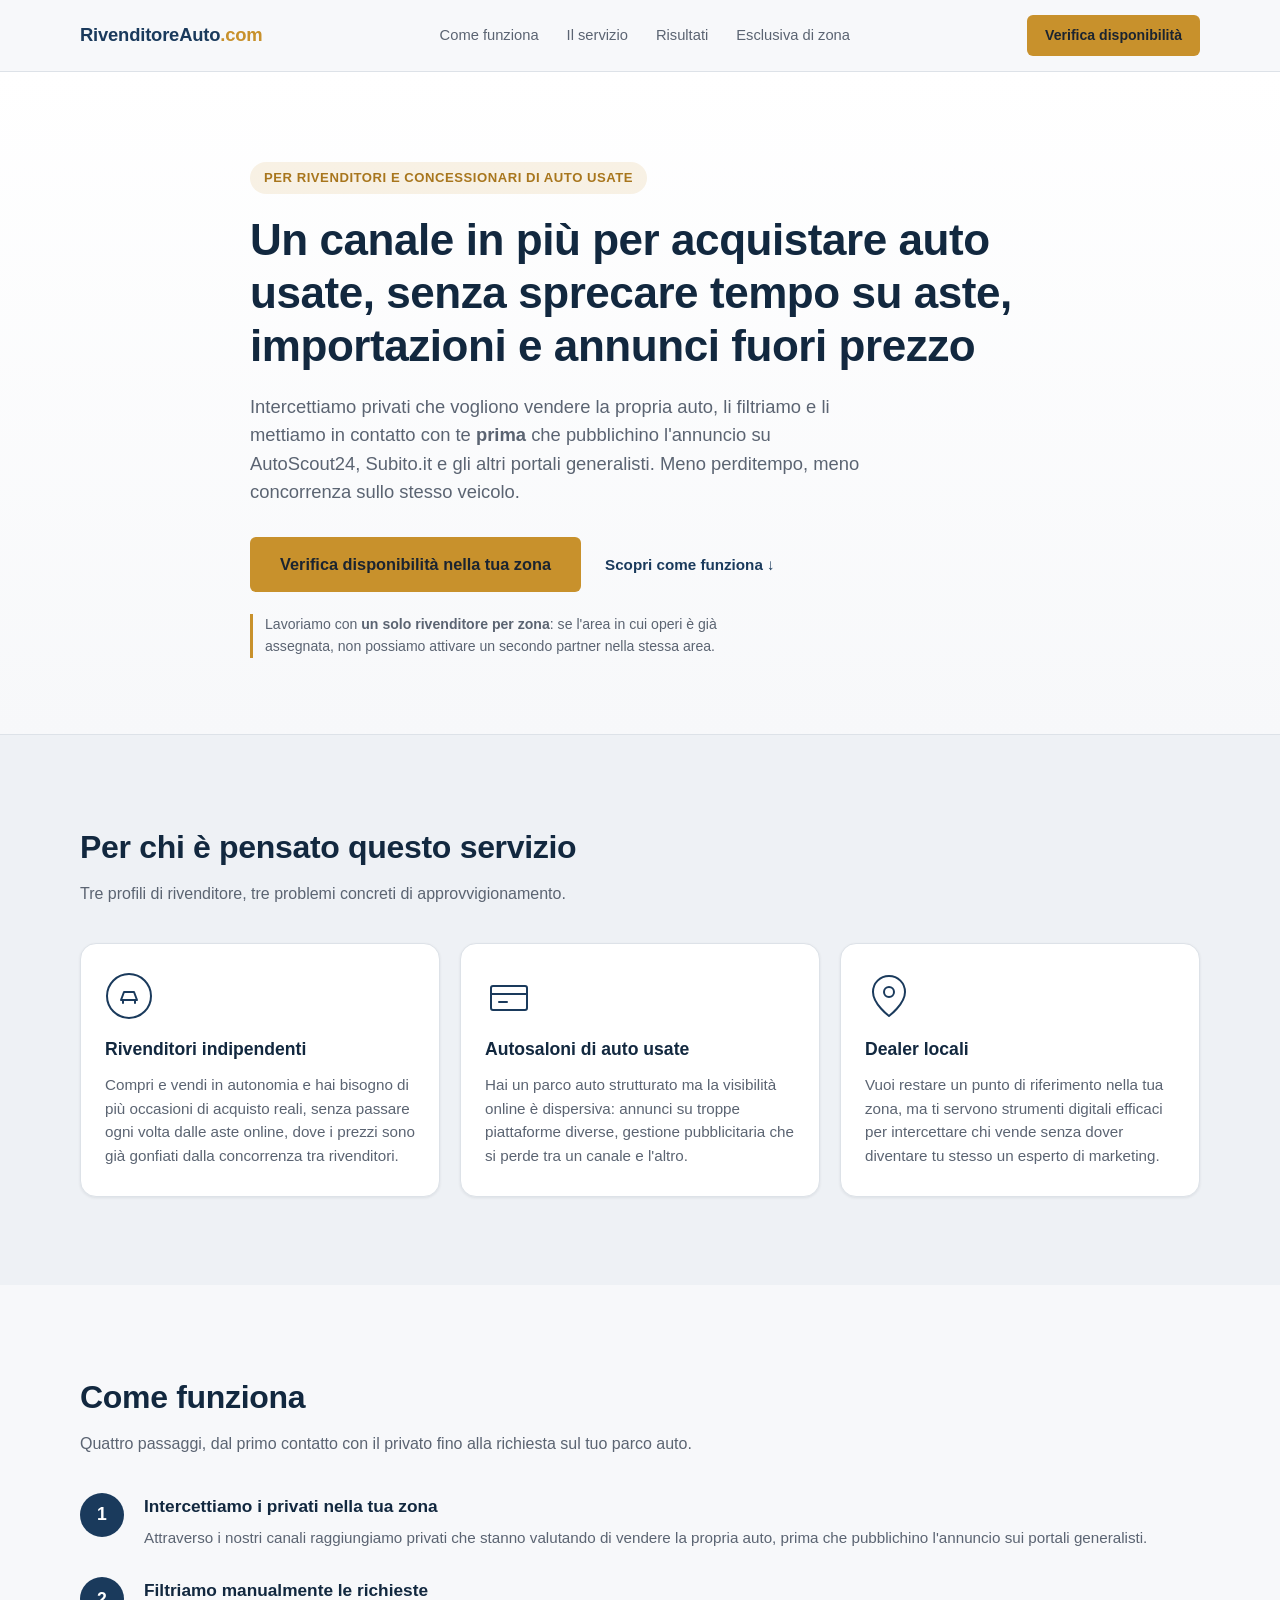
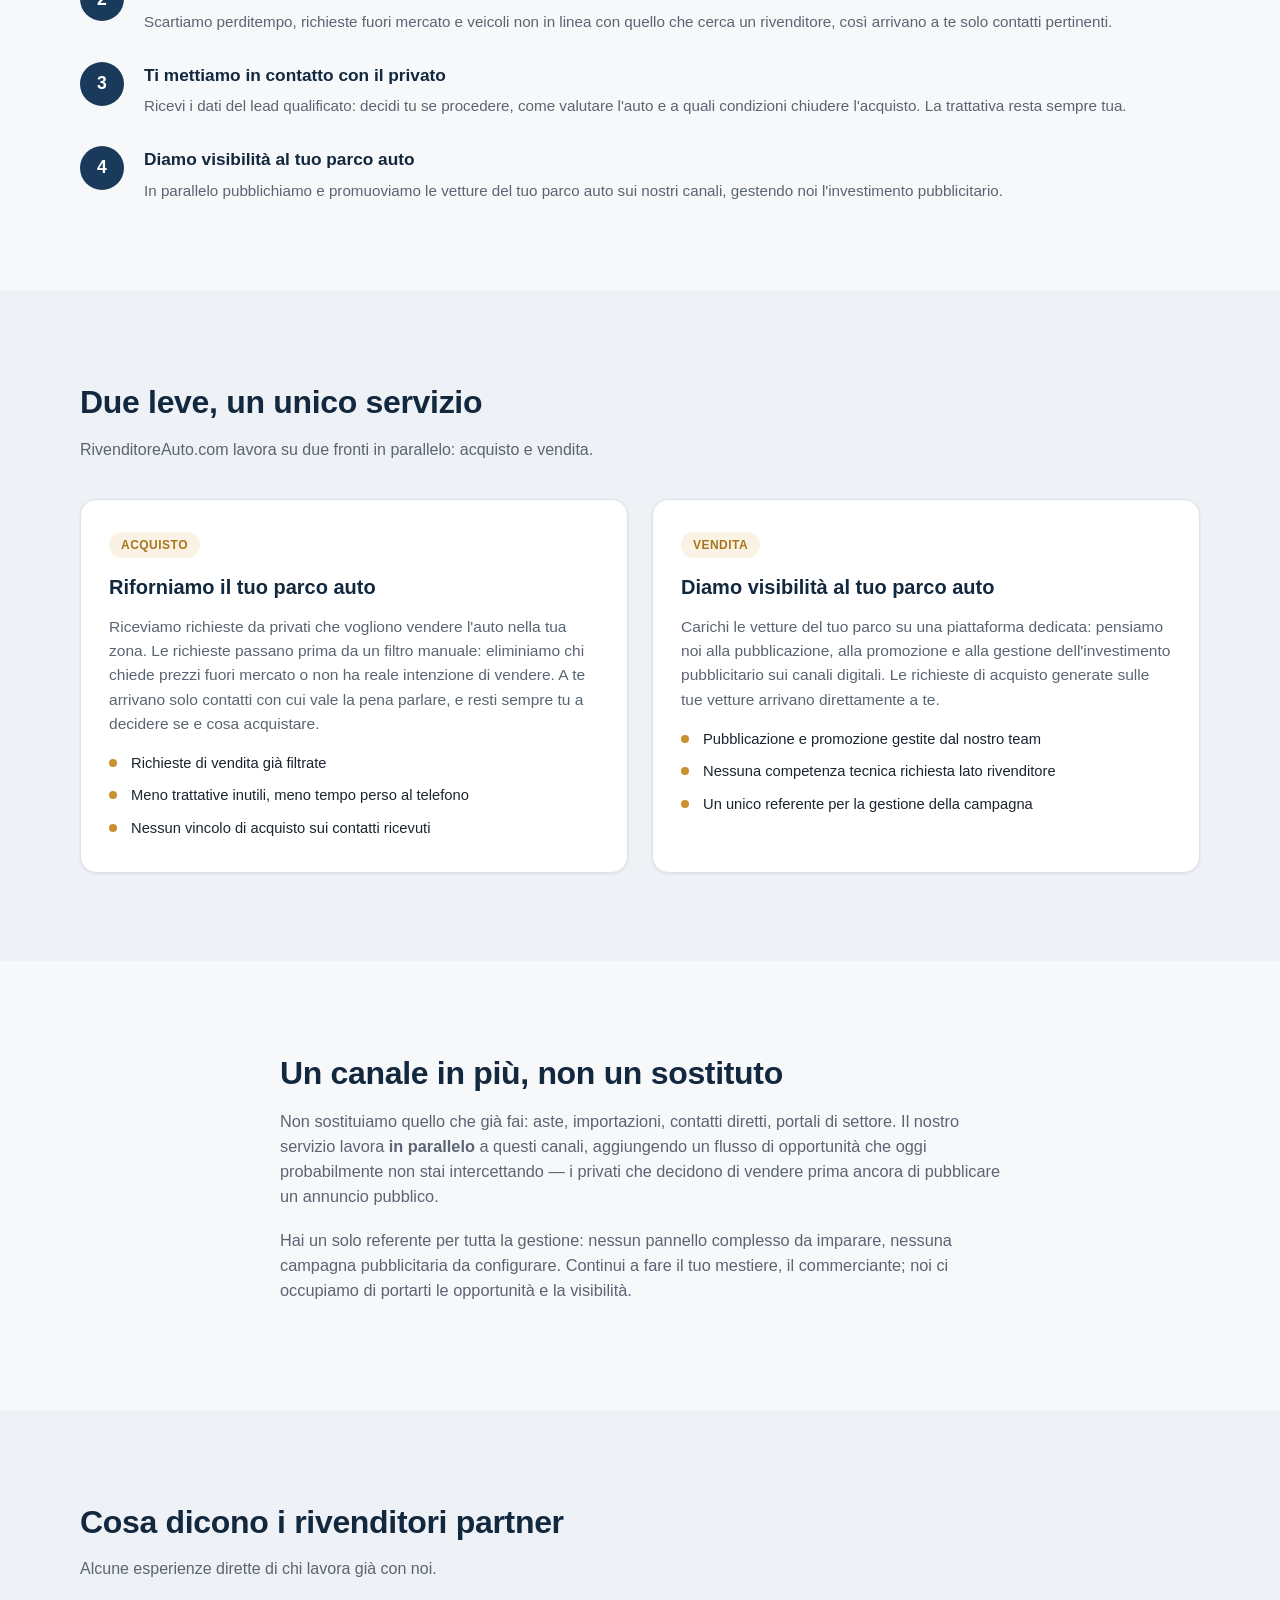
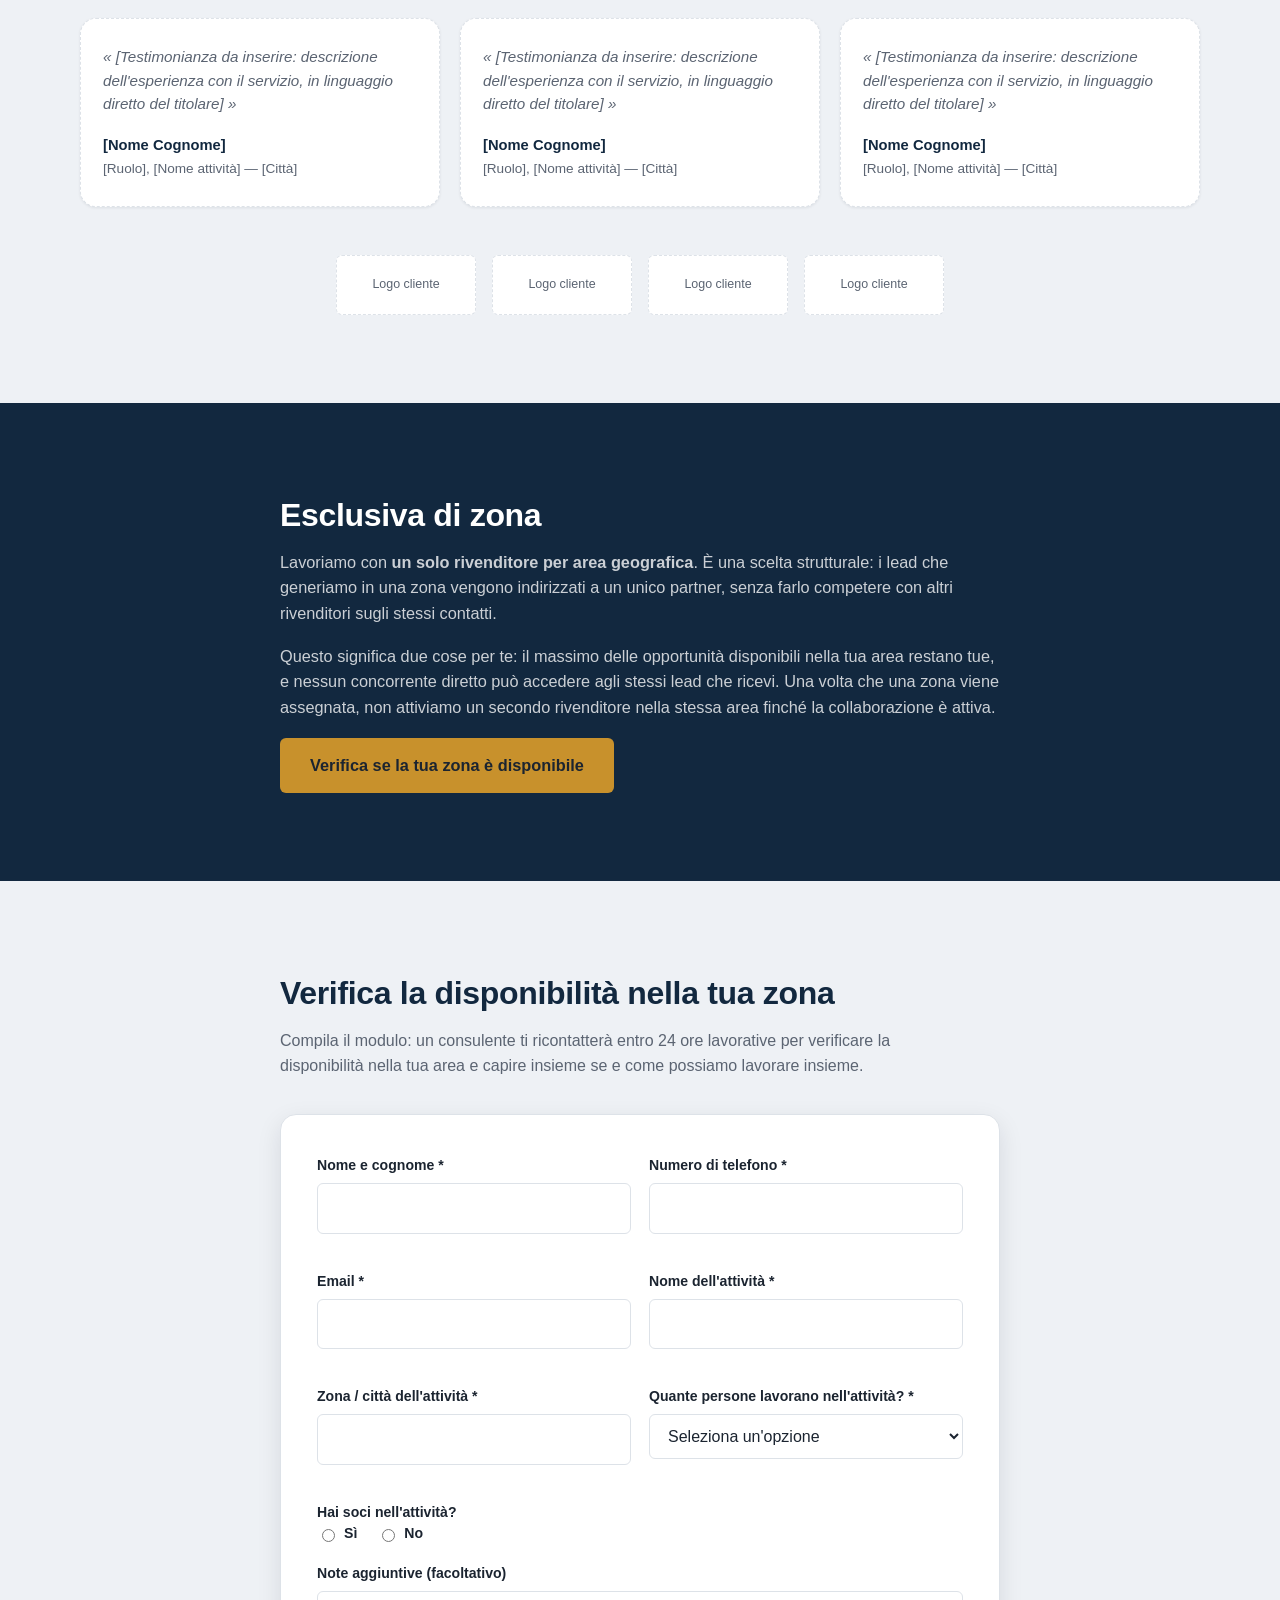
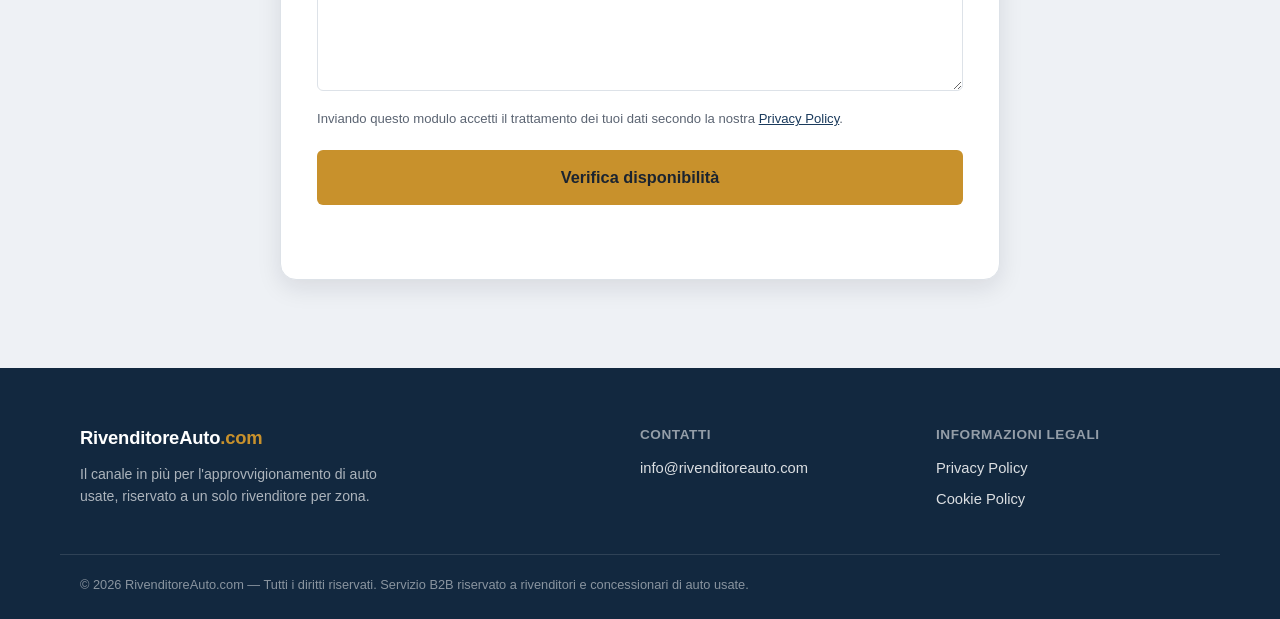
==== index.html @ 841fa679 "Prima versione" ====
<!DOCTYPE html>
<html lang="it">
<head>
  <meta charset="UTF-8">
  <meta name="viewport" content="width=device-width, initial-scale=1.0">
  <title>RivenditoreAuto.com — Un canale in più per acquistare auto usate da privati</title>
  <meta name="description" content="RivenditoreAuto.com intercetta privati che vogliono vendere la propria auto, li filtra e li porta ai rivenditori partner in esclusiva di zona. Verifica la disponibilità nella tua area.">
  <meta name="robots" content="index, follow">

  <!-- Open Graph -->
  <meta property="og:type" content="website">
  <meta property="og:title" content="RivenditoreAuto.com — Un canale in più per acquistare auto usate">
  <meta property="og:description" content="Lead qualificati da privati che vogliono vendere l'auto, prima che arrivino sui portali generalisti. Servizio in esclusiva di zona per rivenditori e concessionari.">
  <meta property="og:locale" content="it_IT">

  <link rel="icon" href="assets/icons/favicon.svg" type="image/svg+xml">
  <link rel="stylesheet" href="css/style.css">

  <!-- ============================================================
       TRACKING PLACEHOLDER
       Inserire qui gli snippet reali di Google Tag Manager e/o
       Meta Pixel quando saranno disponibili gli ID definitivi.

       Esempio GTM (head):
       <script>(function(w,d,s,l,i){...})(window,document,'script','dataLayer','GTM-XXXXXXX');</script>

       Esempio Meta Pixel:
       <script>
         !function(f,b,e,v,n,t,s){...}(window, document,'script',
         'https://connect.facebook.net/en_US/fbevents.js');
         fbq('init', 'PIXEL_ID');
         fbq('track', 'PageView');
       </script>
  ============================================================ -->

</head>
<body>

  <!-- TRACKING PLACEHOLDER: GTM noscript va subito dopo l'apertura di <body>
  <noscript><iframe src="https://www.googletagmanager.com/ns.html?id=GTM-XXXXXXX"
  height="0" width="0" style="display:none;visibility:hidden"></iframe></noscript>
  -->

  <!-- ============ HEADER ============ -->
  <header class="site-header" id="site-header">
    <div class="container header-inner">
      <a href="#top" class="logo">RivenditoreAuto<span class="logo-dot">.com</span></a>
      <nav class="main-nav" aria-label="Navigazione principale">
        <a href="#come-funziona">Come funziona</a>
        <a href="#servizio">Il servizio</a>
        <a href="#testimonianze">Risultati</a>
        <a href="#zona">Esclusiva di zona</a>
      </nav>
      <a href="#form" class="btn btn-primary btn-header">Verifica disponibilità</a>
    </div>
  </header>

  <main id="top">

    <!-- ============ HERO ============ -->
    <section class="hero">
      <div class="container hero-inner">
        <p class="eyebrow fade-in">Per rivenditori e concessionari di auto usate</p>
        <h1 class="fade-in">Un canale in più per acquistare auto usate, senza sprecare tempo su aste, importazioni e annunci fuori prezzo</h1>
        <p class="hero-sub fade-in">
          Intercettiamo privati che vogliono vendere la propria auto, li filtriamo e li mettiamo in
          contatto con te <strong>prima</strong> che pubblichino l'annuncio su AutoScout24, Subito.it
          e gli altri portali generalisti. Meno perditempo, meno concorrenza sullo stesso veicolo.
        </p>
        <div class="hero-cta fade-in">
          <a href="#form" class="btn btn-primary btn-lg">Verifica disponibilità nella tua zona</a>
          <a href="#come-funziona" class="btn btn-text">Scopri come funziona ↓</a>
        </div>
        <p class="hero-note fade-in">
          Lavoriamo con <strong>un solo rivenditore per zona</strong>: se l'area in cui operi è già
          assegnata, non possiamo attivare un secondo partner nella stessa area.
        </p>
      </div>
    </section>

    <!-- ============ PER CHI È ============ -->
    <section class="section section-alt" id="per-chi">
      <div class="container">
        <h2 class="section-title fade-in">Per chi è pensato questo servizio</h2>
        <p class="section-sub fade-in">Tre profili di rivenditore, tre problemi concreti di approvvigionamento.</p>

        <div class="card-grid">
          <article class="card fade-in">
            <div class="card-icon" aria-hidden="true">
              <svg viewBox="0 0 48 48" fill="none" xmlns="http://www.w3.org/2000/svg"><circle cx="24" cy="24" r="22" stroke="currentColor" stroke-width="2"/><path d="M16 28l3-8h10l3 8M16 28h16M18 28v3M30 28v3" stroke="currentColor" stroke-width="2" stroke-linecap="round" stroke-linejoin="round"/></svg>
            </div>
            <h3>Rivenditori indipendenti</h3>
            <p>Compri e vendi in autonomia e hai bisogno di più occasioni di acquisto reali, senza
            passare ogni volta dalle aste online, dove i prezzi sono già gonfiati dalla concorrenza
            tra rivenditori.</p>
          </article>

          <article class="card fade-in">
            <div class="card-icon" aria-hidden="true">
              <svg viewBox="0 0 48 48" fill="none" xmlns="http://www.w3.org/2000/svg"><rect x="6" y="14" width="36" height="24" rx="2" stroke="currentColor" stroke-width="2"/><path d="M6 22h36M14 30h8" stroke="currentColor" stroke-width="2" stroke-linecap="round"/></svg>
            </div>
            <h3>Autosaloni di auto usate</h3>
            <p>Hai un parco auto strutturato ma la visibilità online è dispersiva: annunci su troppe
            piattaforme diverse, gestione pubblicitaria che si perde tra un canale e l'altro.</p>
          </article>

          <article class="card fade-in">
            <div class="card-icon" aria-hidden="true">
              <svg viewBox="0 0 48 48" fill="none" xmlns="http://www.w3.org/2000/svg"><path d="M24 4C15 4 8 11 8 20c0 12 16 24 16 24s16-12 16-24c0-9-7-16-16-16z" stroke="currentColor" stroke-width="2" stroke-linejoin="round"/><circle cx="24" cy="20" r="5" stroke="currentColor" stroke-width="2"/></svg>
            </div>
            <h3>Dealer locali</h3>
            <p>Vuoi restare un punto di riferimento nella tua zona, ma ti servono strumenti digitali
            efficaci per intercettare chi vende senza dover diventare tu stesso un esperto di marketing.</p>
          </article>
        </div>
      </div>
    </section>

    <!-- ============ COME FUNZIONA ============ -->
    <section class="section" id="come-funziona">
      <div class="container">
        <h2 class="section-title fade-in">Come funziona</h2>
        <p class="section-sub fade-in">Quattro passaggi, dal primo contatto con il privato fino alla richiesta sul tuo parco auto.</p>

        <ol class="steps">
          <li class="step fade-in">
            <span class="step-number">1</span>
            <div class="step-body">
              <h3>Intercettiamo i privati nella tua zona</h3>
              <p>Attraverso i nostri canali raggiungiamo privati che stanno valutando di vendere la
              propria auto, prima che pubblichino l'annuncio sui portali generalisti.</p>
            </div>
          </li>
          <li class="step fade-in">
            <span class="step-number">2</span>
            <div class="step-body">
              <h3>Filtriamo manualmente le richieste</h3>
              <p>Scartiamo perditempo, richieste fuori mercato e veicoli non in linea con quello che
              cerca un rivenditore, così arrivano a te solo contatti pertinenti.</p>
            </div>
          </li>
          <li class="step fade-in">
            <span class="step-number">3</span>
            <div class="step-body">
              <h3>Ti mettiamo in contatto con il privato</h3>
              <p>Ricevi i dati del lead qualificato: decidi tu se procedere, come valutare l'auto e a
              quali condizioni chiudere l'acquisto. La trattativa resta sempre tua.</p>
            </div>
          </li>
          <li class="step fade-in">
            <span class="step-number">4</span>
            <div class="step-body">
              <h3>Diamo visibilità al tuo parco auto</h3>
              <p>In parallelo pubblichiamo e promuoviamo le vetture del tuo parco auto sui nostri
              canali, gestendo noi l'investimento pubblicitario.</p>
            </div>
          </li>
        </ol>
      </div>
    </section>

    <!-- ============ IL SERVIZIO: DUE LEVE ============ -->
    <section class="section section-alt" id="servizio">
      <div class="container">
        <h2 class="section-title fade-in">Due leve, un unico servizio</h2>
        <p class="section-sub fade-in">RivenditoreAuto.com lavora su due fronti in parallelo: acquisto e vendita.</p>

        <div class="leva-grid">
          <article class="leva fade-in">
            <span class="leva-tag">Acquisto</span>
            <h3>Riforniamo il tuo parco auto</h3>
            <p>Riceviamo richieste da privati che vogliono vendere l'auto nella tua zona. Le richieste
            passano prima da un filtro manuale: eliminiamo chi chiede prezzi fuori mercato o non ha
            reale intenzione di vendere. A te arrivano solo contatti con cui vale la pena parlare,
            e resti sempre tu a decidere se e cosa acquistare.</p>
            <ul class="leva-list">
              <li>Richieste di vendita già filtrate</li>
              <li>Meno trattative inutili, meno tempo perso al telefono</li>
              <li>Nessun vincolo di acquisto sui contatti ricevuti</li>
            </ul>
          </article>

          <article class="leva fade-in">
            <span class="leva-tag">Vendita</span>
            <h3>Diamo visibilità al tuo parco auto</h3>
            <p>Carichi le vetture del tuo parco su una piattaforma dedicata: pensiamo noi alla
            pubblicazione, alla promozione e alla gestione dell'investimento pubblicitario sui
            canali digitali. Le richieste di acquisto generate sulle tue vetture arrivano
            direttamente a te.</p>
            <ul class="leva-list">
              <li>Pubblicazione e promozione gestite dal nostro team</li>
              <li>Nessuna competenza tecnica richiesta lato rivenditore</li>
              <li>Un unico referente per la gestione della campagna</li>
            </ul>
          </article>
        </div>
      </div>
    </section>

    <!-- ============ POSIZIONAMENTO: CANALE IN PIÙ ============ -->
    <section class="section" id="canale">
      <div class="container container-narrow">
        <h2 class="section-title fade-in">Un canale in più, non un sostituto</h2>
        <p class="section-text fade-in">
          Non sostituiamo quello che già fai: aste, importazioni, contatti diretti, portali di
          settore. Il nostro servizio lavora <strong>in parallelo</strong> a questi canali, aggiungendo
          un flusso di opportunità che oggi probabilmente non stai intercettando &mdash; i privati che
          decidono di vendere prima ancora di pubblicare un annuncio pubblico.
        </p>
        <p class="section-text fade-in">
          Hai un solo referente per tutta la gestione: nessun pannello complesso da imparare, nessuna
          campagna pubblicitaria da configurare. Continui a fare il tuo mestiere, il commerciante;
          noi ci occupiamo di portarti le opportunità e la visibilità.
        </p>
      </div>
    </section>

    <!-- ============ TESTIMONIANZE ============ -->
    <section class="section section-alt" id="testimonianze">
      <div class="container">
        <h2 class="section-title fade-in">Cosa dicono i rivenditori partner</h2>
        <p class="section-sub fade-in">Alcune esperienze dirette di chi lavora già con noi.</p>

        <div class="testimonial-grid">
          <!-- TESTIMONIANZA REALE DA INSERIRE: nome, attività, città, risultato -->
          <article class="testimonial fade-in">
            <p class="testimonial-quote">&laquo; [Testimonianza da inserire: descrizione dell'esperienza con il servizio, in linguaggio diretto del titolare] &raquo;</p>
            <footer class="testimonial-author">
              <span class="author-name">[Nome Cognome]</span>
              <span class="author-role">[Ruolo], [Nome attività] &mdash; [Città]</span>
            </footer>
          </article>

          <!-- TESTIMONIANZA REALE DA INSERIRE: nome, attività, città, risultato -->
          <article class="testimonial fade-in">
            <p class="testimonial-quote">&laquo; [Testimonianza da inserire: descrizione dell'esperienza con il servizio, in linguaggio diretto del titolare] &raquo;</p>
            <footer class="testimonial-author">
              <span class="author-name">[Nome Cognome]</span>
              <span class="author-role">[Ruolo], [Nome attività] &mdash; [Città]</span>
            </footer>
          </article>

          <!-- TESTIMONIANZA REALE DA INSERIRE: nome, attività, città, risultato -->
          <article class="testimonial fade-in">
            <p class="testimonial-quote">&laquo; [Testimonianza da inserire: descrizione dell'esperienza con il servizio, in linguaggio diretto del titolare] &raquo;</p>
            <footer class="testimonial-author">
              <span class="author-name">[Nome Cognome]</span>
              <span class="author-role">[Ruolo], [Nome attività] &mdash; [Città]</span>
            </footer>
          </article>
        </div>

        <!-- Loghi clienti/partner: placeholder, sostituire con loghi reali quando disponibili -->
        <div class="logo-strip fade-in" aria-label="Loghi partner">
          <div class="logo-placeholder">Logo cliente</div>
          <div class="logo-placeholder">Logo cliente</div>
          <div class="logo-placeholder">Logo cliente</div>
          <div class="logo-placeholder">Logo cliente</div>
        </div>
      </div>
    </section>

    <!-- ============ ESCLUSIVA DI ZONA ============ -->
    <section class="section zona-section" id="zona">
      <div class="container container-narrow">
        <h2 class="section-title fade-in">Esclusiva di zona</h2>
        <p class="section-text fade-in">
          Lavoriamo con <strong>un solo rivenditore per area geografica</strong>. È una scelta
          strutturale: i lead che generiamo in una zona vengono indirizzati a un unico partner,
          senza farlo competere con altri rivenditori sugli stessi contatti.
        </p>
        <p class="section-text fade-in">
          Questo significa due cose per te: il massimo delle opportunità disponibili nella tua area
          restano tue, e nessun concorrente diretto può accedere agli stessi lead che ricevi. Una
          volta che una zona viene assegnata, non attiviamo un secondo rivenditore nella stessa area
          finché la collaborazione è attiva.
        </p>
        <a href="#form" class="btn btn-primary btn-lg fade-in">Verifica se la tua zona è disponibile</a>
      </div>
    </section>

    <!-- ============ FORM ============ -->
    <section class="section section-form" id="form">
      <div class="container container-narrow">
        <h2 class="section-title fade-in">Verifica la disponibilità nella tua zona</h2>
        <p class="section-sub fade-in">
          Compila il modulo: un consulente ti ricontatterà entro 24 ore lavorative per verificare la
          disponibilità nella tua area e capire insieme se e come possiamo lavorare insieme.
        </p>

        <form id="lead-form" class="lead-form fade-in" novalidate>
          <div class="form-row">
            <div class="form-field">
              <label for="fullname">Nome e cognome *</label>
              <input type="text" id="fullname" name="fullname" autocomplete="name" required>
              <span class="field-error" id="error-fullname"></span>
            </div>
            <div class="form-field">
              <label for="phone">Numero di telefono *</label>
              <input type="tel" id="phone" name="phone" autocomplete="tel" required>
              <span class="field-error" id="error-phone"></span>
            </div>
          </div>

          <div class="form-row">
            <div class="form-field">
              <label for="email">Email *</label>
              <input type="email" id="email" name="email" autocomplete="email" required>
              <span class="field-error" id="error-email"></span>
            </div>
            <div class="form-field">
              <label for="company">Nome dell'attività *</label>
              <input type="text" id="company" name="company" autocomplete="organization" required>
              <span class="field-error" id="error-company"></span>
            </div>
          </div>

          <div class="form-row">
            <div class="form-field">
              <label for="zone">Zona / città dell'attività *</label>
              <input type="text" id="zone" name="zone" required>
              <span class="field-error" id="error-zone"></span>
            </div>
            <div class="form-field">
              <label for="employees">Quante persone lavorano nell'attività? *</label>
              <select id="employees" name="employees" required>
                <option value="" disabled selected>Seleziona un'opzione</option>
                <option value="1">Solo io</option>
                <option value="2-5">2 - 5</option>
                <option value="6-15">6 - 15</option>
                <option value="15+">Più di 15</option>
              </select>
              <span class="field-error" id="error-employees"></span>
            </div>
          </div>

          <fieldset class="form-field form-field-radio">
            <legend>Hai soci nell'attività?</legend>
            <div class="radio-group">
              <label class="radio-label"><input type="radio" name="partners" value="si"> Sì</label>
              <label class="radio-label"><input type="radio" name="partners" value="no"> No</label>
            </div>
          </fieldset>

          <div class="form-field">
            <label for="notes">Note aggiuntive (facoltativo)</label>
            <textarea id="notes" name="notes" rows="3"></textarea>
          </div>

          <p class="form-privacy">
            Inviando questo modulo accetti il trattamento dei tuoi dati secondo la nostra
            <a href="privacy.html">Privacy Policy</a>.
          </p>

          <button type="submit" class="btn btn-primary btn-lg btn-submit">
            <span class="btn-label">Verifica disponibilità</span>
          </button>

          <p class="form-status" id="form-status" role="status" aria-live="polite"></p>
        </form>

        <!-- ============================================================
             INTEGRAZIONE INVIO FORM — PLACEHOLDER
             L'invio è attualmente gestito lato client in js/main.js con
             sola simulazione (nessun dato viene trasmesso a un server).
             Da collegare a un endpoint reale, es. Formspree, un backend
             proprietario o un servizio di email transazionale, non
             appena sarà definita l'integrazione definitiva.
        ============================================================ -->
      </div>
    </section>

  </main>

  <!-- ============ FOOTER ============ -->
  <footer class="site-footer">
    <div class="container footer-inner">
      <div class="footer-brand">
        <span class="logo">RivenditoreAuto<span class="logo-dot">.com</span></span>
        <p>Il canale in più per l'approvvigionamento di auto usate, riservato a un solo rivenditore per zona.</p>
      </div>
      <div class="footer-contacts">
        <h3>Contatti</h3>
        <p><a href="mailto:info@rivenditoreauto.com">info@rivenditoreauto.com</a></p>
        <!-- Numero di telefono da inserire quando disponibile -->
      </div>
      <div class="footer-links">
        <h3>Informazioni legali</h3>
        <p><a href="privacy.html">Privacy Policy</a></p>
        <p><a href="cookie.html">Cookie Policy</a></p>
      </div>
    </div>
    <div class="container footer-bottom">
      <p>&copy; <span id="year"></span> RivenditoreAuto.com &mdash; Tutti i diritti riservati. Servizio B2B riservato a rivenditori e concessionari di auto usate.</p>
    </div>
  </footer>

  <script src="js/main.js"></script>
</body>
</html>
---- css/style.css ----
/* ==========================================================================
   RivenditoreAuto.com — stylesheet
   Palette sobria settore automotive, mobile-first, no framework.
   ========================================================================== */

:root {
  --color-bg: #f7f8fa;
  --color-bg-alt: #eef1f5;
  --color-surface: #ffffff;
  --color-text: #1b2430;
  --color-text-muted: #5b6472;
  --color-border: #dde2e8;

  --color-primary: #1a3a5c;
  --color-primary-dark: #12283f;
  --color-accent: #c8912c;
  --color-accent-dark: #a8761d;

  --color-success-bg: #e9f5ee;
  --color-success-text: #1c6b45;
  --color-error: #b3382c;

  --font-base: -apple-system, BlinkMacSystemFont, "Segoe UI", Roboto, Helvetica, Arial, sans-serif;

  --radius-sm: 6px;
  --radius-md: 10px;
  --radius-lg: 16px;

  --shadow-sm: 0 1px 3px rgba(15, 23, 42, 0.08);
  --shadow-md: 0 8px 24px rgba(15, 23, 42, 0.10);

  --max-width: 1160px;
  --header-height: 72px;
}

/* ---------- Reset minimo ---------- */
*, *::before, *::after { box-sizing: border-box; }
html { scroll-behavior: smooth; }
body {
  margin: 0;
  font-family: var(--font-base);
  color: var(--color-text);
  background: var(--color-bg);
  line-height: 1.55;
  -webkit-font-smoothing: antialiased;
}
img { max-width: 100%; display: block; }
a { color: inherit; text-decoration: none; }
ul, ol { margin: 0; padding: 0; list-style: none; }
h1, h2, h3, p { margin: 0; }
button { font: inherit; cursor: pointer; }
input, select, textarea { font: inherit; }

/* Rispetta le preferenze utente per il movimento ridotto */
@media (prefers-reduced-motion: reduce) {
  html { scroll-behavior: auto; }
  .fade-in { transition: none !important; opacity: 1 !important; transform: none !important; }
}

.container {
  max-width: var(--max-width);
  margin: 0 auto;
  padding: 0 20px;
}
.container-narrow {
  max-width: 760px;
}

/* ---------- Fade-in on scroll ---------- */
.fade-in {
  opacity: 0;
  transform: translateY(16px);
  transition: opacity 0.6s ease, transform 0.6s ease;
}
.fade-in.is-visible {
  opacity: 1;
  transform: translateY(0);
}

/* ---------- Buttons ---------- */
.btn {
  display: inline-flex;
  align-items: center;
  justify-content: center;
  gap: 8px;
  padding: 12px 22px;
  border-radius: var(--radius-sm);
  font-weight: 600;
  font-size: 0.95rem;
  border: none;
  transition: background-color 0.2s ease, transform 0.15s ease, box-shadow 0.2s ease;
  white-space: nowrap;
}
.btn-primary {
  background: var(--color-accent);
  color: #1b2430;
}
.btn-primary:hover { background: var(--color-accent-dark); transform: translateY(-1px); }
.btn-lg { padding: 15px 30px; font-size: 1.02rem; }
.btn-header { padding: 10px 18px; font-size: 0.88rem; }
.btn-text {
  background: none;
  color: var(--color-primary);
  padding: 12px 4px;
  font-weight: 600;
}
.btn-text:hover { color: var(--color-accent-dark); }
.btn-submit { width: 100%; }
.btn-submit[disabled] { opacity: 0.65; cursor: not-allowed; }

/* ---------- Header ---------- */
.site-header {
  position: sticky;
  top: 0;
  z-index: 100;
  height: var(--header-height);
  background: rgba(247, 248, 250, 0.92);
  backdrop-filter: blur(8px);
  border-bottom: 1px solid var(--color-border);
}
.header-inner {
  height: 100%;
  display: flex;
  align-items: center;
  justify-content: space-between;
  gap: 16px;
}
.logo {
  font-size: 1.15rem;
  font-weight: 800;
  color: var(--color-primary);
  letter-spacing: -0.01em;
}
.logo-dot { color: var(--color-accent); }
.main-nav {
  display: none;
  gap: 28px;
}
.main-nav a {
  font-size: 0.92rem;
  font-weight: 500;
  color: var(--color-text-muted);
  transition: color 0.2s ease;
}
.main-nav a:hover { color: var(--color-primary); }

@media (min-width: 900px) {
  .main-nav { display: flex; }
}

/* ---------- Hero ---------- */
.hero {
  padding: 64px 0 56px;
  background: linear-gradient(180deg, #ffffff 0%, var(--color-bg) 100%);
  border-bottom: 1px solid var(--color-border);
}
.hero-inner {
  max-width: 820px;
}
.eyebrow {
  display: inline-block;
  font-size: 0.82rem;
  font-weight: 700;
  letter-spacing: 0.04em;
  text-transform: uppercase;
  color: var(--color-accent-dark);
  background: rgba(200, 145, 44, 0.12);
  padding: 6px 14px;
  border-radius: 999px;
  margin-bottom: 20px;
}
.hero h1 {
  font-size: 2rem;
  line-height: 1.2;
  font-weight: 800;
  color: var(--color-primary-dark);
  letter-spacing: -0.01em;
  margin-bottom: 20px;
}
.hero-sub {
  font-size: 1.05rem;
  color: var(--color-text-muted);
  max-width: 620px;
  margin-bottom: 30px;
}
.hero-cta {
  display: flex;
  flex-wrap: wrap;
  align-items: center;
  gap: 8px 20px;
  margin-bottom: 22px;
}
.hero-note {
  font-size: 0.88rem;
  color: var(--color-text-muted);
  border-left: 3px solid var(--color-accent);
  padding-left: 12px;
  max-width: 520px;
}

@media (min-width: 640px) {
  .hero { padding: 90px 0 76px; }
  .hero h1 { font-size: 2.75rem; }
  .hero-sub { font-size: 1.15rem; }
}

/* ---------- Sections ---------- */
.section { padding: 64px 0; }
.section-alt { background: var(--color-bg-alt); }
.section-title {
  font-size: 1.6rem;
  font-weight: 800;
  color: var(--color-primary-dark);
  letter-spacing: -0.01em;
  margin-bottom: 10px;
}
.section-sub {
  font-size: 1rem;
  color: var(--color-text-muted);
  max-width: 620px;
  margin-bottom: 36px;
}
.section-text {
  font-size: 1.02rem;
  color: var(--color-text-muted);
  margin-bottom: 18px;
}

@media (min-width: 640px) {
  .section { padding: 88px 0; }
  .section-title { font-size: 2rem; }
}

/* ---------- Card grid (per chi è) ---------- */
.card-grid {
  display: grid;
  gap: 20px;
  grid-template-columns: 1fr;
}
@media (min-width: 760px) {
  .card-grid { grid-template-columns: repeat(3, 1fr); }
}
.card {
  background: var(--color-surface);
  border: 1px solid var(--color-border);
  border-radius: var(--radius-lg);
  padding: 28px 24px;
  box-shadow: var(--shadow-sm);
}
.card-icon {
  width: 48px;
  height: 48px;
  color: var(--color-primary);
  margin-bottom: 16px;
}
.card h3 {
  font-size: 1.1rem;
  font-weight: 700;
  color: var(--color-primary-dark);
  margin-bottom: 10px;
}
.card p {
  font-size: 0.95rem;
  color: var(--color-text-muted);
}

/* ---------- Steps ---------- */
.steps {
  display: flex;
  flex-direction: column;
  gap: 28px;
  counter-reset: step;
}
.step {
  display: flex;
  gap: 20px;
  align-items: flex-start;
}
.step-number {
  flex-shrink: 0;
  width: 44px;
  height: 44px;
  border-radius: 50%;
  background: var(--color-primary);
  color: #fff;
  font-weight: 800;
  font-size: 1.1rem;
  display: flex;
  align-items: center;
  justify-content: center;
}
.step-body h3 {
  font-size: 1.08rem;
  font-weight: 700;
  color: var(--color-primary-dark);
  margin-bottom: 6px;
}
.step-body p {
  font-size: 0.95rem;
  color: var(--color-text-muted);
}

/* ---------- Leve (servizio) ---------- */
.leva-grid {
  display: grid;
  gap: 24px;
  grid-template-columns: 1fr;
}
@media (min-width: 760px) {
  .leva-grid { grid-template-columns: repeat(2, 1fr); }
}
.leva {
  background: var(--color-surface);
  border: 1px solid var(--color-border);
  border-radius: var(--radius-lg);
  padding: 32px 28px;
  box-shadow: var(--shadow-sm);
}
.leva-tag {
  display: inline-block;
  font-size: 0.75rem;
  font-weight: 700;
  text-transform: uppercase;
  letter-spacing: 0.04em;
  color: var(--color-accent-dark);
  background: rgba(200, 145, 44, 0.12);
  padding: 4px 12px;
  border-radius: 999px;
  margin-bottom: 14px;
}
.leva h3 {
  font-size: 1.25rem;
  font-weight: 800;
  color: var(--color-primary-dark);
  margin-bottom: 12px;
}
.leva p {
  font-size: 0.97rem;
  color: var(--color-text-muted);
  margin-bottom: 16px;
}
.leva-list {
  display: flex;
  flex-direction: column;
  gap: 10px;
}
.leva-list li {
  font-size: 0.92rem;
  color: var(--color-text);
  padding-left: 22px;
  position: relative;
}
.leva-list li::before {
  content: "";
  position: absolute;
  left: 0;
  top: 7px;
  width: 8px;
  height: 8px;
  border-radius: 50%;
  background: var(--color-accent);
}

/* ---------- Testimonianze ---------- */
.testimonial-grid {
  display: grid;
  gap: 20px;
  grid-template-columns: 1fr;
  margin-bottom: 48px;
}
@media (min-width: 760px) {
  .testimonial-grid { grid-template-columns: repeat(3, 1fr); }
}
.testimonial {
  background: var(--color-surface);
  border: 1px dashed var(--color-border);
  border-radius: var(--radius-lg);
  padding: 26px 22px;
  box-shadow: var(--shadow-sm);
}
.testimonial-quote {
  font-size: 0.95rem;
  color: var(--color-text-muted);
  font-style: italic;
  margin-bottom: 18px;
}
.testimonial-author {
  display: flex;
  flex-direction: column;
  gap: 2px;
}
.author-name { font-weight: 700; color: var(--color-primary-dark); font-size: 0.92rem; }
.author-role { font-size: 0.85rem; color: var(--color-text-muted); }

.logo-strip {
  display: flex;
  flex-wrap: wrap;
  gap: 16px;
  justify-content: center;
  align-items: center;
}
.logo-placeholder {
  width: 140px;
  height: 60px;
  display: flex;
  align-items: center;
  justify-content: center;
  border: 1px dashed var(--color-border);
  border-radius: var(--radius-sm);
  color: var(--color-text-muted);
  font-size: 0.78rem;
  background: var(--color-surface);
}

/* ---------- Esclusiva di zona ---------- */
.zona-section {
  background: var(--color-primary-dark);
  color: #fff;
}
.zona-section .section-title { color: #fff; }
.zona-section .section-text { color: rgba(255, 255, 255, 0.78); }

/* ---------- Form ---------- */
.section-form { background: var(--color-bg-alt); }
.lead-form {
  background: var(--color-surface);
  border: 1px solid var(--color-border);
  border-radius: var(--radius-lg);
  padding: 28px 22px;
  box-shadow: var(--shadow-md);
}
@media (min-width: 640px) {
  .lead-form { padding: 40px 36px; }
}
.form-row {
  display: grid;
  grid-template-columns: 1fr;
  gap: 18px;
  margin-bottom: 18px;
}
@media (min-width: 640px) {
  .form-row { grid-template-columns: 1fr 1fr; }
}
.form-field { display: flex; flex-direction: column; gap: 6px; margin-bottom: 18px; }
.form-row .form-field { margin-bottom: 0; }
.form-field label,
.form-field legend {
  font-size: 0.88rem;
  font-weight: 600;
  color: var(--color-text);
  padding: 0;
}
.form-field input,
.form-field select,
.form-field textarea {
  padding: 12px 14px;
  border: 1px solid var(--color-border);
  border-radius: var(--radius-sm);
  background: var(--color-surface);
  color: var(--color-text);
  transition: border-color 0.2s ease, box-shadow 0.2s ease;
}
.form-field input:focus,
.form-field select:focus,
.form-field textarea:focus {
  outline: none;
  border-color: var(--color-primary);
  box-shadow: 0 0 0 3px rgba(26, 58, 92, 0.14);
}
.form-field input.invalid,
.form-field select.invalid,
.form-field textarea.invalid {
  border-color: var(--color-error);
}
.field-error {
  font-size: 0.8rem;
  color: var(--color-error);
  min-height: 1em;
}
.form-field-radio { border: none; margin: 0 0 18px; padding: 0; }
.radio-group { display: flex; gap: 20px; }
.radio-label { display: flex; align-items: center; gap: 6px; font-weight: 500; font-size: 0.92rem; }
.radio-label input { width: auto; }

.form-privacy {
  font-size: 0.82rem;
  color: var(--color-text-muted);
  margin-bottom: 20px;
}
.form-privacy a { color: var(--color-primary); text-decoration: underline; }

.form-status {
  margin-top: 16px;
  font-size: 0.92rem;
  min-height: 1.2em;
}
.form-status.success {
  padding: 14px 16px;
  background: var(--color-success-bg);
  color: var(--color-success-text);
  border-radius: var(--radius-sm);
  font-weight: 600;
}
.form-status.error {
  color: var(--color-error);
  font-weight: 600;
}

/* ---------- Footer ---------- */
.site-footer {
  background: var(--color-primary-dark);
  color: rgba(255, 255, 255, 0.85);
  padding: 56px 0 24px;
}
.footer-inner {
  display: grid;
  gap: 32px;
  grid-template-columns: 1fr;
  margin-bottom: 36px;
}
@media (min-width: 700px) {
  .footer-inner { grid-template-columns: 2fr 1fr 1fr; }
}
.footer-brand .logo { color: #fff; }
.footer-brand p {
  font-size: 0.88rem;
  color: rgba(255, 255, 255, 0.65);
  margin-top: 12px;
  max-width: 320px;
}
.footer-contacts h3,
.footer-links h3 {
  font-size: 0.85rem;
  text-transform: uppercase;
  letter-spacing: 0.04em;
  color: rgba(255, 255, 255, 0.55);
  margin-bottom: 12px;
}
.footer-contacts p,
.footer-links p {
  font-size: 0.92rem;
  margin-bottom: 8px;
}
.footer-contacts a,
.footer-links a { color: rgba(255, 255, 255, 0.85); }
.footer-contacts a:hover,
.footer-links a:hover { color: var(--color-accent); }

.footer-bottom {
  border-top: 1px solid rgba(255, 255, 255, 0.12);
  padding-top: 20px;
}
.footer-bottom p {
  font-size: 0.8rem;
  color: rgba(255, 255, 255, 0.5);
}

/* ---------- Pagine legali minime (privacy/cookie) ---------- */
.legal-main {
  max-width: 760px;
  margin: 0 auto;
  padding: 64px 20px 96px;
}
.legal-main h1 {
  font-size: 1.8rem;
  font-weight: 800;
  color: var(--color-primary-dark);
  margin-bottom: 24px;
}
.legal-main h2 {
  font-size: 1.15rem;
  font-weight: 700;
  color: var(--color-primary-dark);
  margin: 32px 0 12px;
}
.legal-main p {
  font-size: 0.97rem;
  color: var(--color-text-muted);
  margin-bottom: 14px;
}
.legal-main a.back-link {
  display: inline-block;
  margin-bottom: 24px;
  font-weight: 600;
  color: var(--color-primary);
}
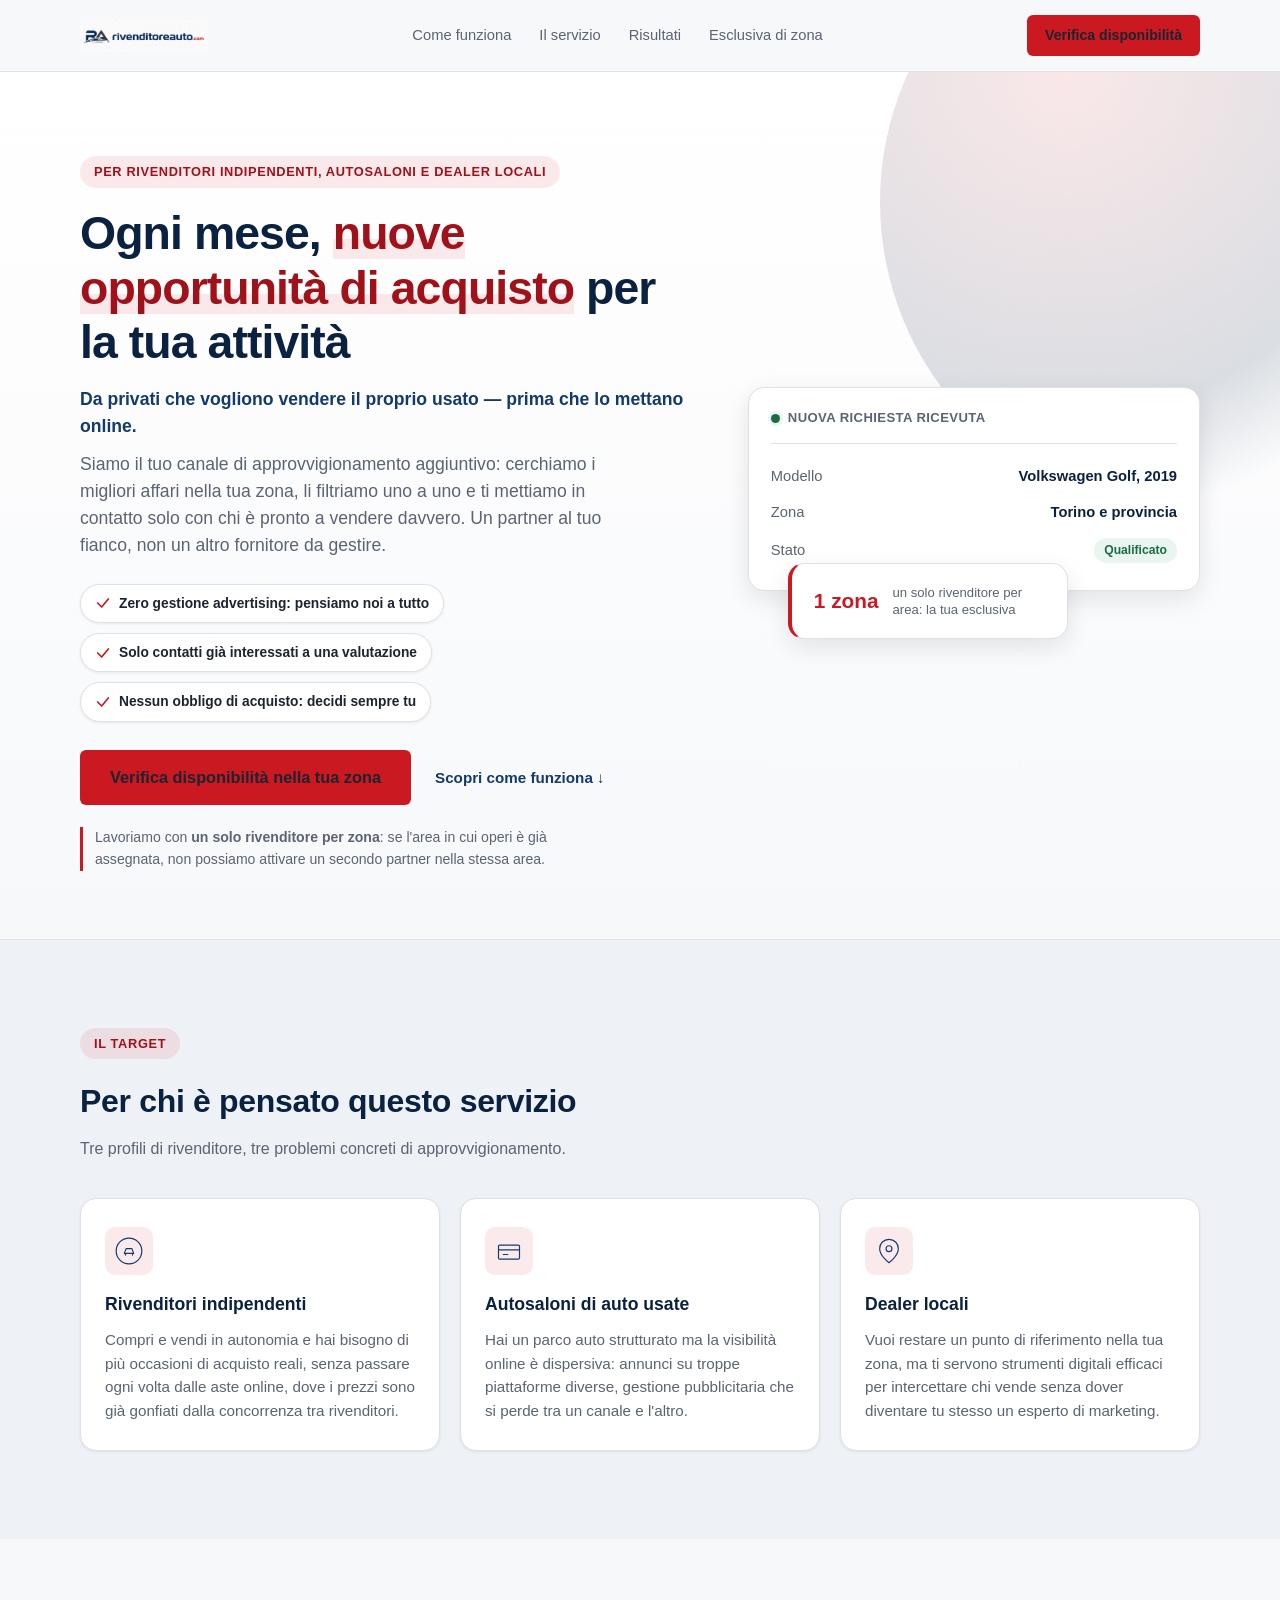
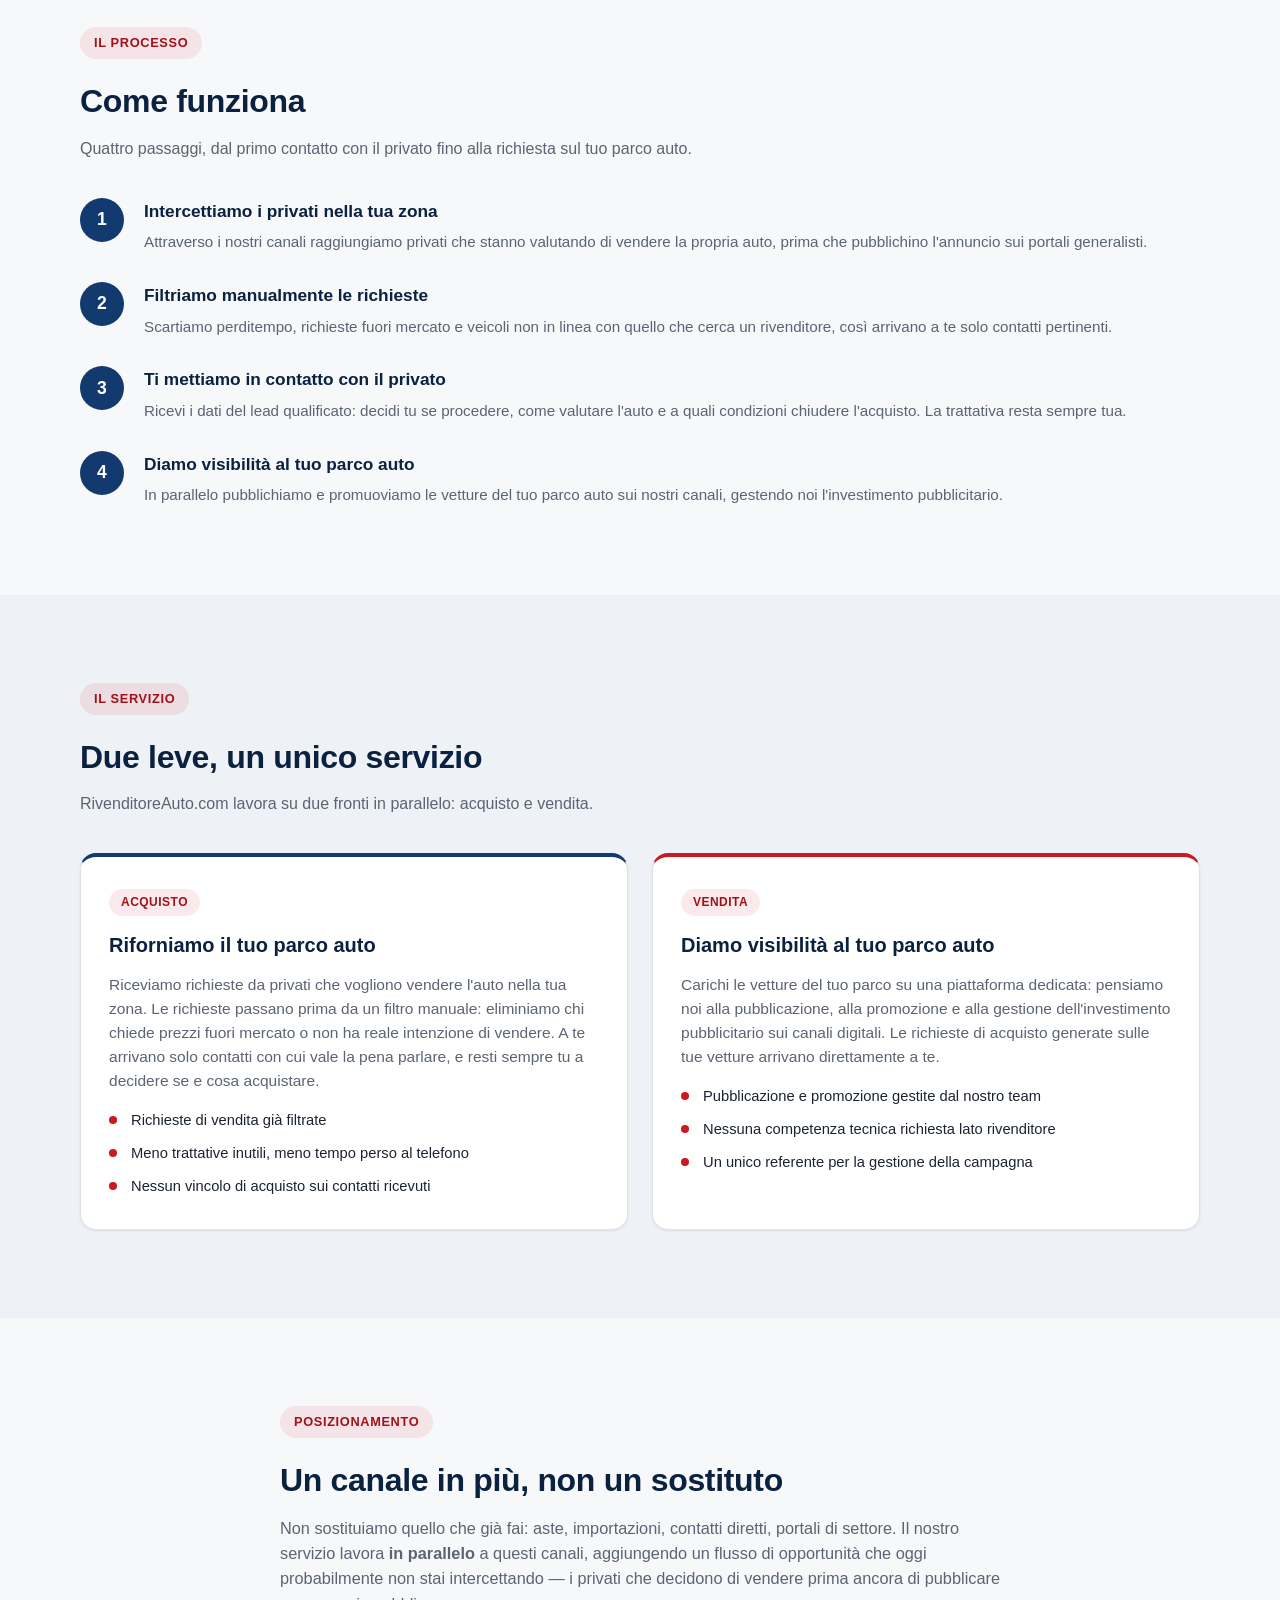
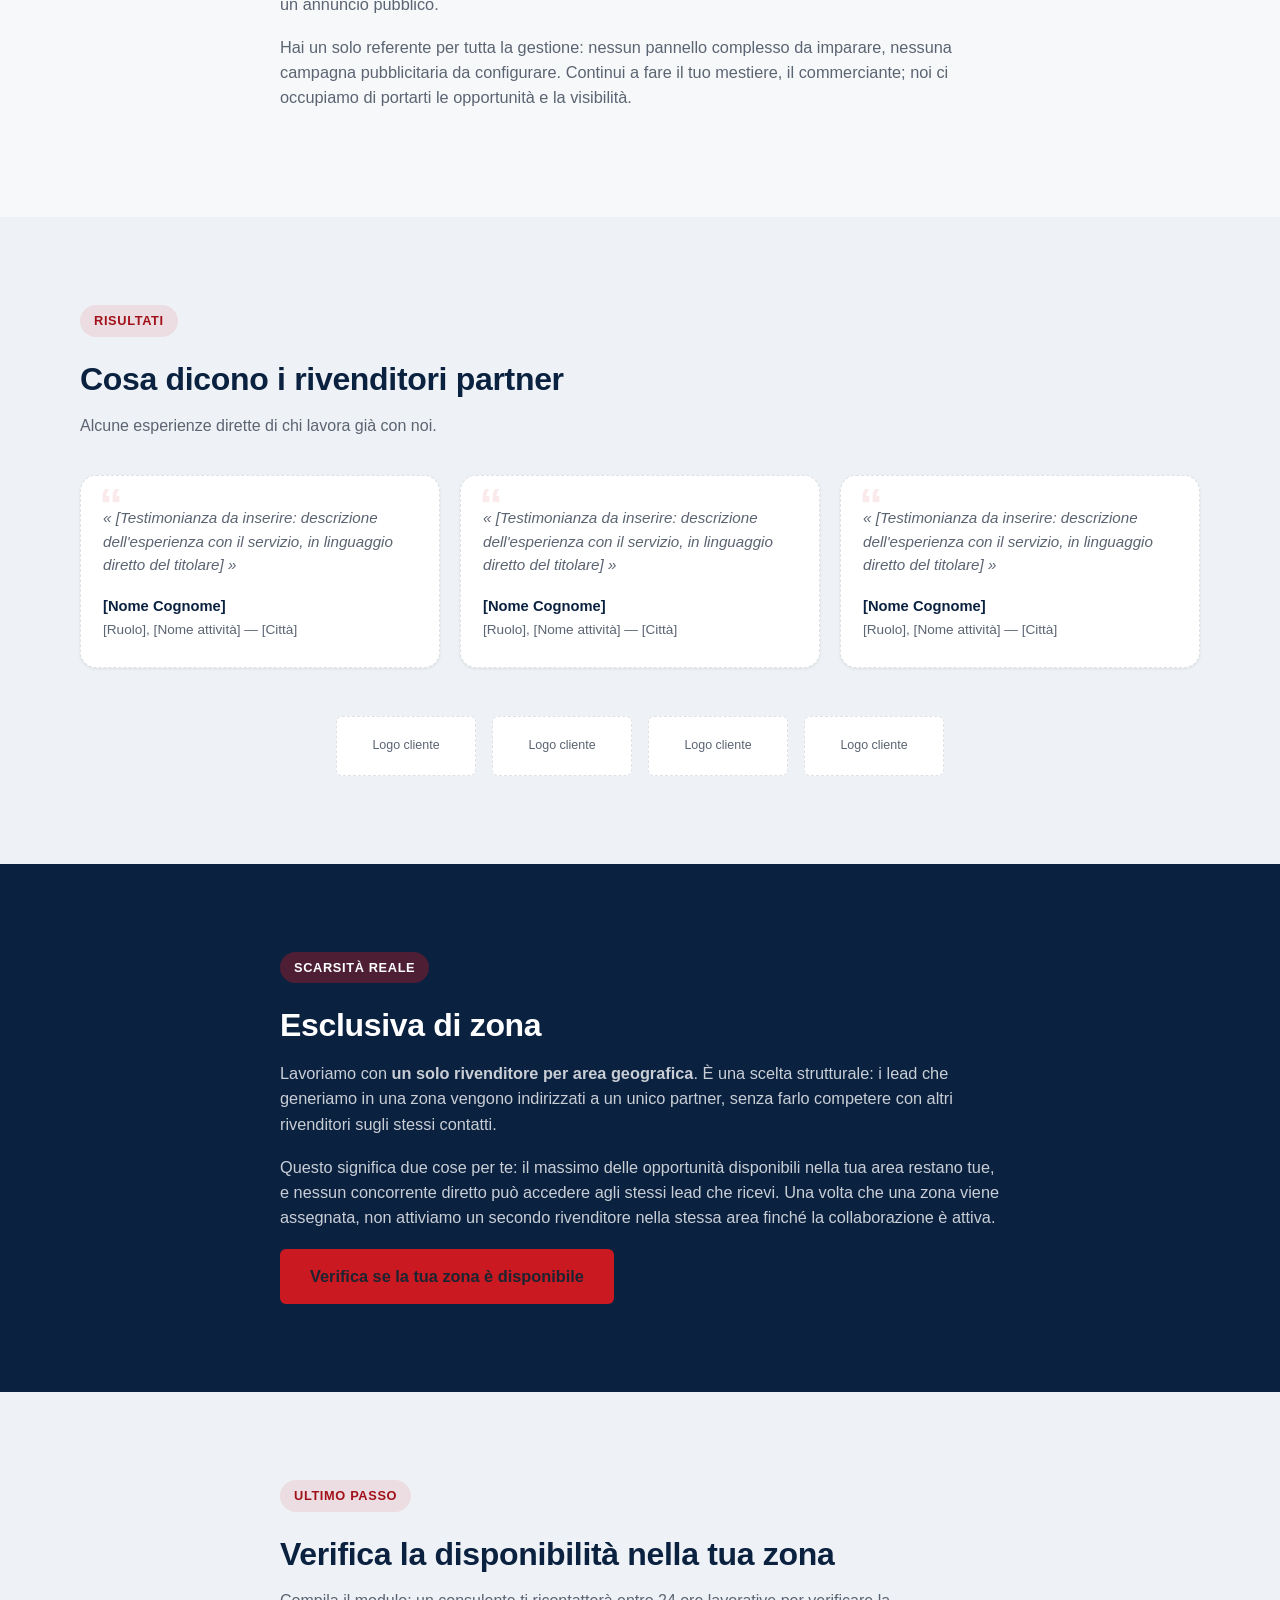
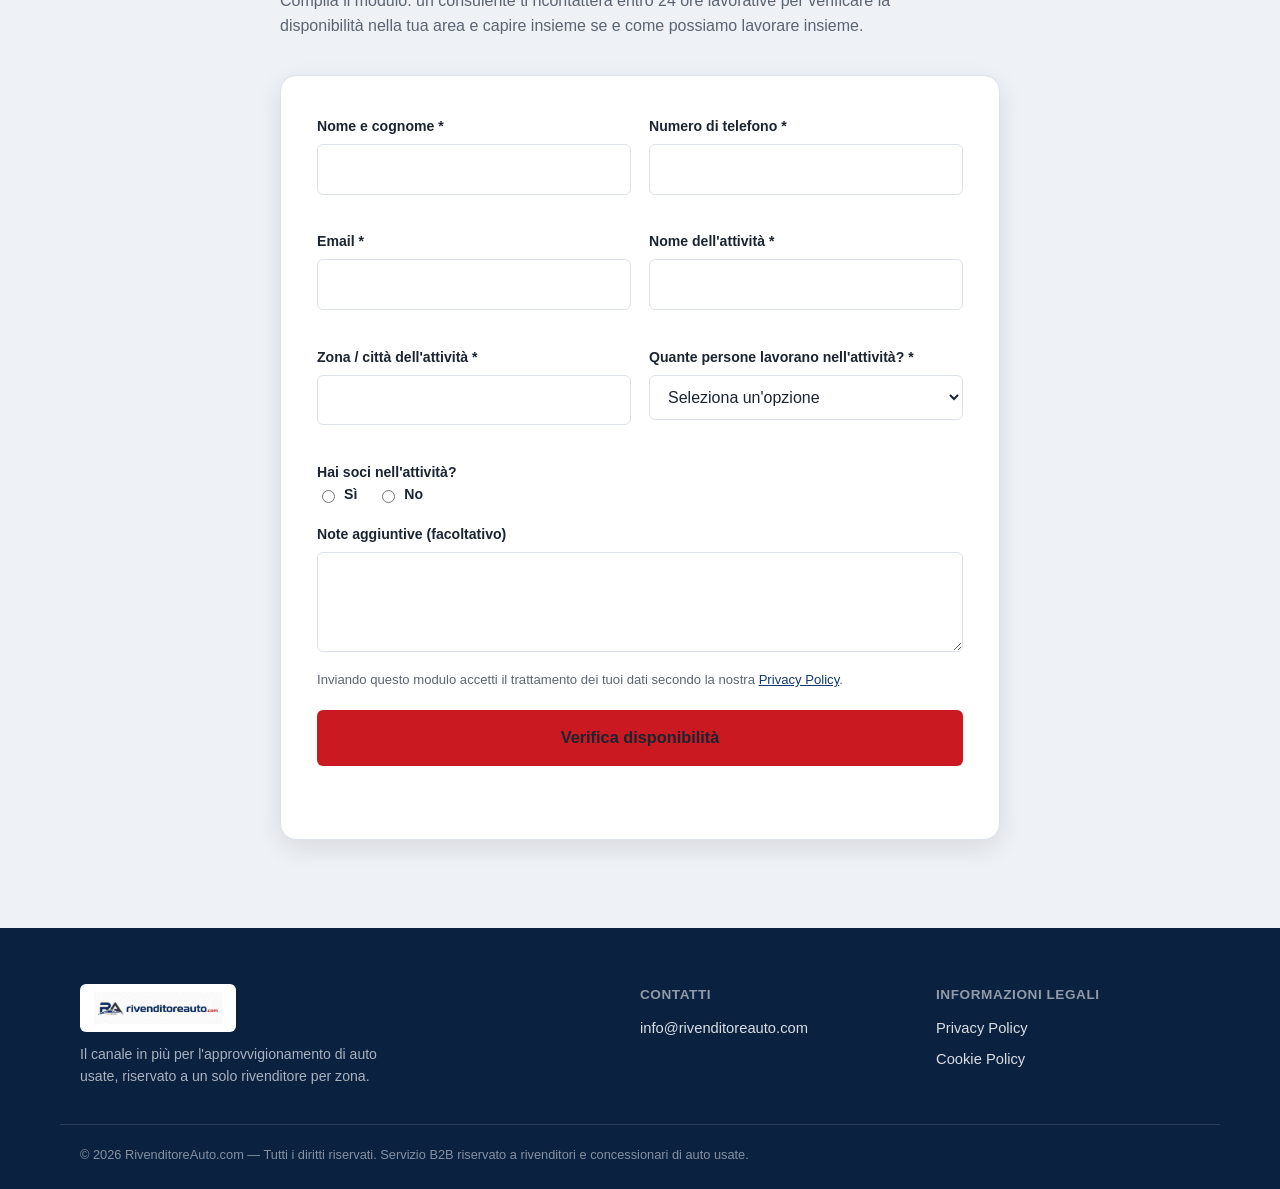
==== commit 097eef79: "Rilancio hero e identita visiva con logo reale" ====
--- a/index.html
+++ b/index.html
@@ -44,7 +44,7 @@
   <!-- ============ HEADER ============ -->
   <header class="site-header" id="site-header">
     <div class="container header-inner">
-      <a href="#top" class="logo">RivenditoreAuto<span class="logo-dot">.com</span></a>
+      <a href="#top" class="logo"><img src="assets/logo_websi.png" alt="RivenditoreAuto.com" class="logo-img"></a>
       <nav class="main-nav" aria-label="Navigazione principale">
         <a href="#come-funziona">Come funziona</a>
         <a href="#servizio">Il servizio</a>
@@ -60,27 +60,63 @@
     <!-- ============ HERO ============ -->
     <section class="hero">
       <div class="container hero-inner">
-        <p class="eyebrow fade-in">Per rivenditori e concessionari di auto usate</p>
-        <h1 class="fade-in">Un canale in più per acquistare auto usate, senza sprecare tempo su aste, importazioni e annunci fuori prezzo</h1>
-        <p class="hero-sub fade-in">
-          Intercettiamo privati che vogliono vendere la propria auto, li filtriamo e li mettiamo in
-          contatto con te <strong>prima</strong> che pubblichino l'annuncio su AutoScout24, Subito.it
-          e gli altri portali generalisti. Meno perditempo, meno concorrenza sullo stesso veicolo.
-        </p>
-        <div class="hero-cta fade-in">
-          <a href="#form" class="btn btn-primary btn-lg">Verifica disponibilità nella tua zona</a>
-          <a href="#come-funziona" class="btn btn-text">Scopri come funziona ↓</a>
-        </div>
-        <p class="hero-note fade-in">
-          Lavoriamo con <strong>un solo rivenditore per zona</strong>: se l'area in cui operi è già
-          assegnata, non possiamo attivare un secondo partner nella stessa area.
-        </p>
+        <div class="hero-content">
+          <p class="eyebrow fade-in">Per rivenditori indipendenti, autosaloni e dealer locali</p>
+          <h1 class="fade-in">Ogni mese, <em>nuove opportunità di acquisto</em> per la tua attività</h1>
+          <p class="hero-lead fade-in">Da privati che vogliono vendere il proprio usato — prima che lo mettano online.</p>
+          <p class="hero-sub fade-in">
+            Siamo il tuo canale di approvvigionamento aggiuntivo: cerchiamo i migliori affari nella
+            tua zona, li filtriamo uno a uno e ti mettiamo in contatto solo con chi è pronto a
+            vendere davvero. Un partner al tuo fianco, non un altro fornitore da gestire.
+          </p>
+
+          <div class="hero-chips fade-in">
+            <span class="hero-chip">
+              <svg viewBox="0 0 24 24" fill="none" xmlns="http://www.w3.org/2000/svg"><path d="M4 12l6 6L20 6" stroke="currentColor" stroke-width="2.5" stroke-linecap="round" stroke-linejoin="round"/></svg>
+              Zero gestione advertising: pensiamo noi a tutto
+            </span>
+            <span class="hero-chip">
+              <svg viewBox="0 0 24 24" fill="none" xmlns="http://www.w3.org/2000/svg"><path d="M4 12l6 6L20 6" stroke="currentColor" stroke-width="2.5" stroke-linecap="round" stroke-linejoin="round"/></svg>
+              Solo contatti già interessati a una valutazione
+            </span>
+            <span class="hero-chip">
+              <svg viewBox="0 0 24 24" fill="none" xmlns="http://www.w3.org/2000/svg"><path d="M4 12l6 6L20 6" stroke="currentColor" stroke-width="2.5" stroke-linecap="round" stroke-linejoin="round"/></svg>
+              Nessun obbligo di acquisto: decidi sempre tu
+            </span>
+          </div>
+
+          <div class="hero-cta fade-in">
+            <a href="#form" class="btn btn-primary btn-lg">Verifica disponibilità nella tua zona</a>
+            <a href="#come-funziona" class="btn btn-text">Scopri come funziona ↓</a>
+          </div>
+          <p class="hero-note fade-in">
+            Lavoriamo con <strong>un solo rivenditore per zona</strong>: se l'area in cui operi è già
+            assegnata, non possiamo attivare un secondo partner nella stessa area.
+          </p>
+        </div>
+
+        <div class="hero-visual fade-in" aria-hidden="true">
+          <div class="visual-card visual-card-main">
+            <div class="visual-card-header">
+              <span class="visual-dot"></span>
+              Nuova richiesta ricevuta
+            </div>
+            <div class="visual-row"><span>Modello</span><strong>Volkswagen Golf, 2019</strong></div>
+            <div class="visual-row"><span>Zona</span><strong>Torino e provincia</strong></div>
+            <div class="visual-row"><span>Stato</span><span class="badge-qualified">Qualificato</span></div>
+          </div>
+          <div class="visual-card visual-card-badge">
+            <strong>1 zona</strong>
+            <span>un solo rivenditore per area: la tua esclusiva</span>
+          </div>
+        </div>
       </div>
     </section>
 
     <!-- ============ PER CHI È ============ -->
     <section class="section section-alt" id="per-chi">
       <div class="container">
+        <p class="section-kicker fade-in">Il target</p>
         <h2 class="section-title fade-in">Per chi è pensato questo servizio</h2>
         <p class="section-sub fade-in">Tre profili di rivenditore, tre problemi concreti di approvvigionamento.</p>
 
@@ -119,6 +155,7 @@
     <!-- ============ COME FUNZIONA ============ -->
     <section class="section" id="come-funziona">
       <div class="container">
+        <p class="section-kicker fade-in">Il processo</p>
         <h2 class="section-title fade-in">Come funziona</h2>
         <p class="section-sub fade-in">Quattro passaggi, dal primo contatto con il privato fino alla richiesta sul tuo parco auto.</p>
 
@@ -162,6 +199,7 @@
     <!-- ============ IL SERVIZIO: DUE LEVE ============ -->
     <section class="section section-alt" id="servizio">
       <div class="container">
+        <p class="section-kicker fade-in">Il servizio</p>
         <h2 class="section-title fade-in">Due leve, un unico servizio</h2>
         <p class="section-sub fade-in">RivenditoreAuto.com lavora su due fronti in parallelo: acquisto e vendita.</p>
 
@@ -200,6 +238,7 @@
     <!-- ============ POSIZIONAMENTO: CANALE IN PIÙ ============ -->
     <section class="section" id="canale">
       <div class="container container-narrow">
+        <p class="section-kicker fade-in">Posizionamento</p>
         <h2 class="section-title fade-in">Un canale in più, non un sostituto</h2>
         <p class="section-text fade-in">
           Non sostituiamo quello che già fai: aste, importazioni, contatti diretti, portali di
@@ -218,6 +257,7 @@
     <!-- ============ TESTIMONIANZE ============ -->
     <section class="section section-alt" id="testimonianze">
       <div class="container">
+        <p class="section-kicker fade-in">Risultati</p>
         <h2 class="section-title fade-in">Cosa dicono i rivenditori partner</h2>
         <p class="section-sub fade-in">Alcune esperienze dirette di chi lavora già con noi.</p>
 
@@ -263,6 +303,7 @@
     <!-- ============ ESCLUSIVA DI ZONA ============ -->
     <section class="section zona-section" id="zona">
       <div class="container container-narrow">
+        <p class="section-kicker fade-in">Scarsità reale</p>
         <h2 class="section-title fade-in">Esclusiva di zona</h2>
         <p class="section-text fade-in">
           Lavoriamo con <strong>un solo rivenditore per area geografica</strong>. È una scelta
@@ -282,6 +323,7 @@
     <!-- ============ FORM ============ -->
     <section class="section section-form" id="form">
       <div class="container container-narrow">
+        <p class="section-kicker fade-in">Ultimo passo</p>
         <h2 class="section-title fade-in">Verifica la disponibilità nella tua zona</h2>
         <p class="section-sub fade-in">
           Compila il modulo: un consulente ti ricontatterà entro 24 ore lavorative per verificare la
@@ -376,7 +418,7 @@
   <footer class="site-footer">
     <div class="container footer-inner">
       <div class="footer-brand">
-        <span class="logo">RivenditoreAuto<span class="logo-dot">.com</span></span>
+        <span class="footer-logo-chip"><img src="assets/logo_websi.png" alt="RivenditoreAuto.com" class="logo-img"></span>
         <p>Il canale in più per l'approvvigionamento di auto usate, riservato a un solo rivenditore per zona.</p>
       </div>
       <div class="footer-contacts">
--- a/css/style.css
+++ b/css/style.css
@@ -11,10 +11,11 @@
   --color-text-muted: #5b6472;
   --color-border: #dde2e8;
 
-  --color-primary: #1a3a5c;
-  --color-primary-dark: #12283f;
-  --color-accent: #c8912c;
-  --color-accent-dark: #a8761d;
+  --color-primary: #123a6e;
+  --color-primary-dark: #0a2140;
+  --color-accent: #cb1921;
+  --color-accent-dark: #a11119;
+  --color-accent-tint: rgba(203, 25, 33, 0.09);
 
   --color-success-bg: #e9f5ee;
   --color-success-text: #1c6b45;
@@ -132,6 +133,11 @@
   letter-spacing: -0.01em;
 }
 .logo-dot { color: var(--color-accent); }
+.logo-img {
+  height: 32px;
+  width: auto;
+  display: block;
+}
 .main-nav {
   display: none;
   gap: 28px;
@@ -150,38 +156,98 @@
 
 /* ---------- Hero ---------- */
 .hero {
-  padding: 64px 0 56px;
+  position: relative;
+  overflow: hidden;
+  padding: 56px 0 48px;
   background: linear-gradient(180deg, #ffffff 0%, var(--color-bg) 100%);
   border-bottom: 1px solid var(--color-border);
 }
+.hero::before {
+  content: "";
+  position: absolute;
+  top: -180px;
+  right: -220px;
+  width: 620px;
+  height: 620px;
+  border-radius: 50%;
+  background: radial-gradient(circle at 30% 30%, rgba(203, 25, 33, 0.10), rgba(10, 33, 64, 0.14) 55%, transparent 72%);
+  z-index: 0;
+  pointer-events: none;
+}
 .hero-inner {
-  max-width: 820px;
-}
-.eyebrow {
+  position: relative;
+  z-index: 1;
+  display: grid;
+  grid-template-columns: 1fr;
+  gap: 40px;
+  align-items: center;
+}
+.hero-content { max-width: 640px; }
+.eyebrow,
+.section-kicker {
   display: inline-block;
-  font-size: 0.82rem;
+  font-size: 0.8rem;
   font-weight: 700;
-  letter-spacing: 0.04em;
+  letter-spacing: 0.05em;
   text-transform: uppercase;
   color: var(--color-accent-dark);
-  background: rgba(200, 145, 44, 0.12);
+  background: var(--color-accent-tint);
   padding: 6px 14px;
   border-radius: 999px;
-  margin-bottom: 20px;
+  margin-bottom: 18px;
 }
 .hero h1 {
   font-size: 2rem;
-  line-height: 1.2;
+  line-height: 1.18;
   font-weight: 800;
   color: var(--color-primary-dark);
-  letter-spacing: -0.01em;
-  margin-bottom: 20px;
+  letter-spacing: -0.02em;
+  margin-bottom: 16px;
+}
+.hero h1 em {
+  font-style: normal;
+  background: linear-gradient(180deg, transparent 62%, var(--color-accent-tint) 62%);
+  color: var(--color-accent-dark);
+}
+.hero-lead {
+  font-size: 1.1rem;
+  font-weight: 700;
+  color: var(--color-primary);
+  margin-bottom: 10px;
 }
 .hero-sub {
-  font-size: 1.05rem;
-  color: var(--color-text-muted);
-  max-width: 620px;
-  margin-bottom: 30px;
+  font-size: 1.02rem;
+  color: var(--color-text-muted);
+  max-width: 560px;
+  margin-bottom: 24px;
+}
+.hero-chips {
+  display: flex;
+  flex-direction: column;
+  gap: 10px;
+  margin-bottom: 28px;
+}
+@media (min-width: 480px) {
+  .hero-chips { flex-direction: row; flex-wrap: wrap; }
+}
+.hero-chip {
+  display: flex;
+  align-items: center;
+  gap: 8px;
+  font-size: 0.86rem;
+  font-weight: 600;
+  color: var(--color-text);
+  background: var(--color-surface);
+  border: 1px solid var(--color-border);
+  padding: 8px 14px;
+  border-radius: 999px;
+  box-shadow: var(--shadow-sm);
+}
+.hero-chip svg {
+  width: 16px;
+  height: 16px;
+  flex-shrink: 0;
+  color: var(--color-accent);
 }
 .hero-cta {
   display: flex;
@@ -198,10 +264,92 @@
   max-width: 520px;
 }
 
+/* ---------- Hero visual mockup ---------- */
+.hero-visual {
+  position: relative;
+  min-height: 220px;
+}
+.visual-card {
+  background: var(--color-surface);
+  border: 1px solid var(--color-border);
+  border-radius: var(--radius-lg);
+  box-shadow: var(--shadow-md);
+  padding: 20px 22px;
+}
+.visual-card-main { max-width: 340px; }
+.visual-card-header {
+  display: flex;
+  align-items: center;
+  gap: 8px;
+  font-size: 0.82rem;
+  font-weight: 700;
+  color: var(--color-text-muted);
+  text-transform: uppercase;
+  letter-spacing: 0.03em;
+  margin-bottom: 14px;
+  padding-bottom: 14px;
+  border-bottom: 1px solid var(--color-border);
+}
+.visual-dot {
+  width: 9px;
+  height: 9px;
+  border-radius: 50%;
+  background: var(--color-success-text);
+  flex-shrink: 0;
+  box-shadow: 0 0 0 3px var(--color-success-bg);
+}
+.visual-row {
+  display: flex;
+  align-items: center;
+  justify-content: space-between;
+  gap: 12px;
+  font-size: 0.92rem;
+  padding: 7px 0;
+}
+.visual-row span:first-child { color: var(--color-text-muted); }
+.visual-row strong { color: var(--color-primary-dark); font-weight: 700; text-align: right; }
+.badge-qualified {
+  display: inline-block;
+  font-size: 0.76rem;
+  font-weight: 700;
+  color: var(--color-success-text);
+  background: var(--color-success-bg);
+  padding: 3px 10px;
+  border-radius: 999px;
+}
+.visual-card-badge {
+  margin-top: -28px;
+  margin-left: 40px;
+  max-width: 260px;
+  display: flex;
+  align-items: center;
+  gap: 14px;
+  border-left: 4px solid var(--color-accent);
+}
+.visual-card-badge strong {
+  font-size: 1.3rem;
+  font-weight: 800;
+  color: var(--color-accent);
+  line-height: 1;
+  white-space: nowrap;
+}
+.visual-card-badge span {
+  font-size: 0.82rem;
+  color: var(--color-text-muted);
+  line-height: 1.3;
+}
+
 @media (min-width: 640px) {
-  .hero { padding: 90px 0 76px; }
-  .hero h1 { font-size: 2.75rem; }
-  .hero-sub { font-size: 1.15rem; }
+  .hero { padding: 84px 0 68px; }
+  .hero h1 { font-size: 2.6rem; }
+  .hero-sub { font-size: 1.1rem; }
+}
+
+@media (min-width: 960px) {
+  .hero-inner { grid-template-columns: 1.15fr 0.85fr; gap: 56px; }
+  .hero h1 { font-size: 2.9rem; }
+  .visual-card-main { max-width: 100%; }
+  .visual-card-badge { max-width: 280px; }
 }
 
 /* ---------- Sections ---------- */
@@ -246,11 +394,20 @@
   border-radius: var(--radius-lg);
   padding: 28px 24px;
   box-shadow: var(--shadow-sm);
+  transition: transform 0.2s ease, box-shadow 0.2s ease, border-color 0.2s ease;
+}
+.card:hover {
+  transform: translateY(-4px);
+  box-shadow: var(--shadow-md);
+  border-color: rgba(203, 25, 33, 0.25);
 }
 .card-icon {
   width: 48px;
   height: 48px;
+  padding: 10px;
   color: var(--color-primary);
+  background: var(--color-accent-tint);
+  border-radius: var(--radius-md);
   margin-bottom: 16px;
 }
 .card h3 {
@@ -310,12 +467,17 @@
   .leva-grid { grid-template-columns: repeat(2, 1fr); }
 }
 .leva {
+  position: relative;
   background: var(--color-surface);
   border: 1px solid var(--color-border);
+  border-top: 4px solid var(--color-primary);
   border-radius: var(--radius-lg);
   padding: 32px 28px;
   box-shadow: var(--shadow-sm);
-}
+  transition: transform 0.2s ease, box-shadow 0.2s ease;
+}
+.leva:hover { transform: translateY(-4px); box-shadow: var(--shadow-md); }
+.leva:nth-of-type(2) { border-top-color: var(--color-accent); }
 .leva-tag {
   display: inline-block;
   font-size: 0.75rem;
@@ -323,7 +485,7 @@
   text-transform: uppercase;
   letter-spacing: 0.04em;
   color: var(--color-accent-dark);
-  background: rgba(200, 145, 44, 0.12);
+  background: var(--color-accent-tint);
   padding: 4px 12px;
   border-radius: 999px;
   margin-bottom: 14px;
@@ -372,13 +534,25 @@
   .testimonial-grid { grid-template-columns: repeat(3, 1fr); }
 }
 .testimonial {
+  position: relative;
   background: var(--color-surface);
   border: 1px dashed var(--color-border);
   border-radius: var(--radius-lg);
-  padding: 26px 22px;
+  padding: 30px 22px 26px;
   box-shadow: var(--shadow-sm);
 }
+.testimonial::before {
+  content: "\201C";
+  position: absolute;
+  top: 6px;
+  left: 18px;
+  font-size: 3rem;
+  font-weight: 800;
+  line-height: 1;
+  color: var(--color-accent-tint);
+}
 .testimonial-quote {
+  position: relative;
   font-size: 0.95rem;
   color: var(--color-text-muted);
   font-style: italic;
@@ -419,6 +593,10 @@
 }
 .zona-section .section-title { color: #fff; }
 .zona-section .section-text { color: rgba(255, 255, 255, 0.78); }
+.zona-section .section-kicker {
+  color: #fff;
+  background: rgba(203, 25, 33, 0.35);
+}
 
 /* ---------- Form ---------- */
 .section-form { background: var(--color-bg-alt); }
@@ -521,7 +699,12 @@
 @media (min-width: 700px) {
   .footer-inner { grid-template-columns: 2fr 1fr 1fr; }
 }
-.footer-brand .logo { color: #fff; }
+.footer-logo-chip {
+  display: inline-flex;
+  background: #fff;
+  padding: 8px 14px;
+  border-radius: var(--radius-sm);
+}
 .footer-brand p {
   font-size: 0.88rem;
   color: rgba(255, 255, 255, 0.65);
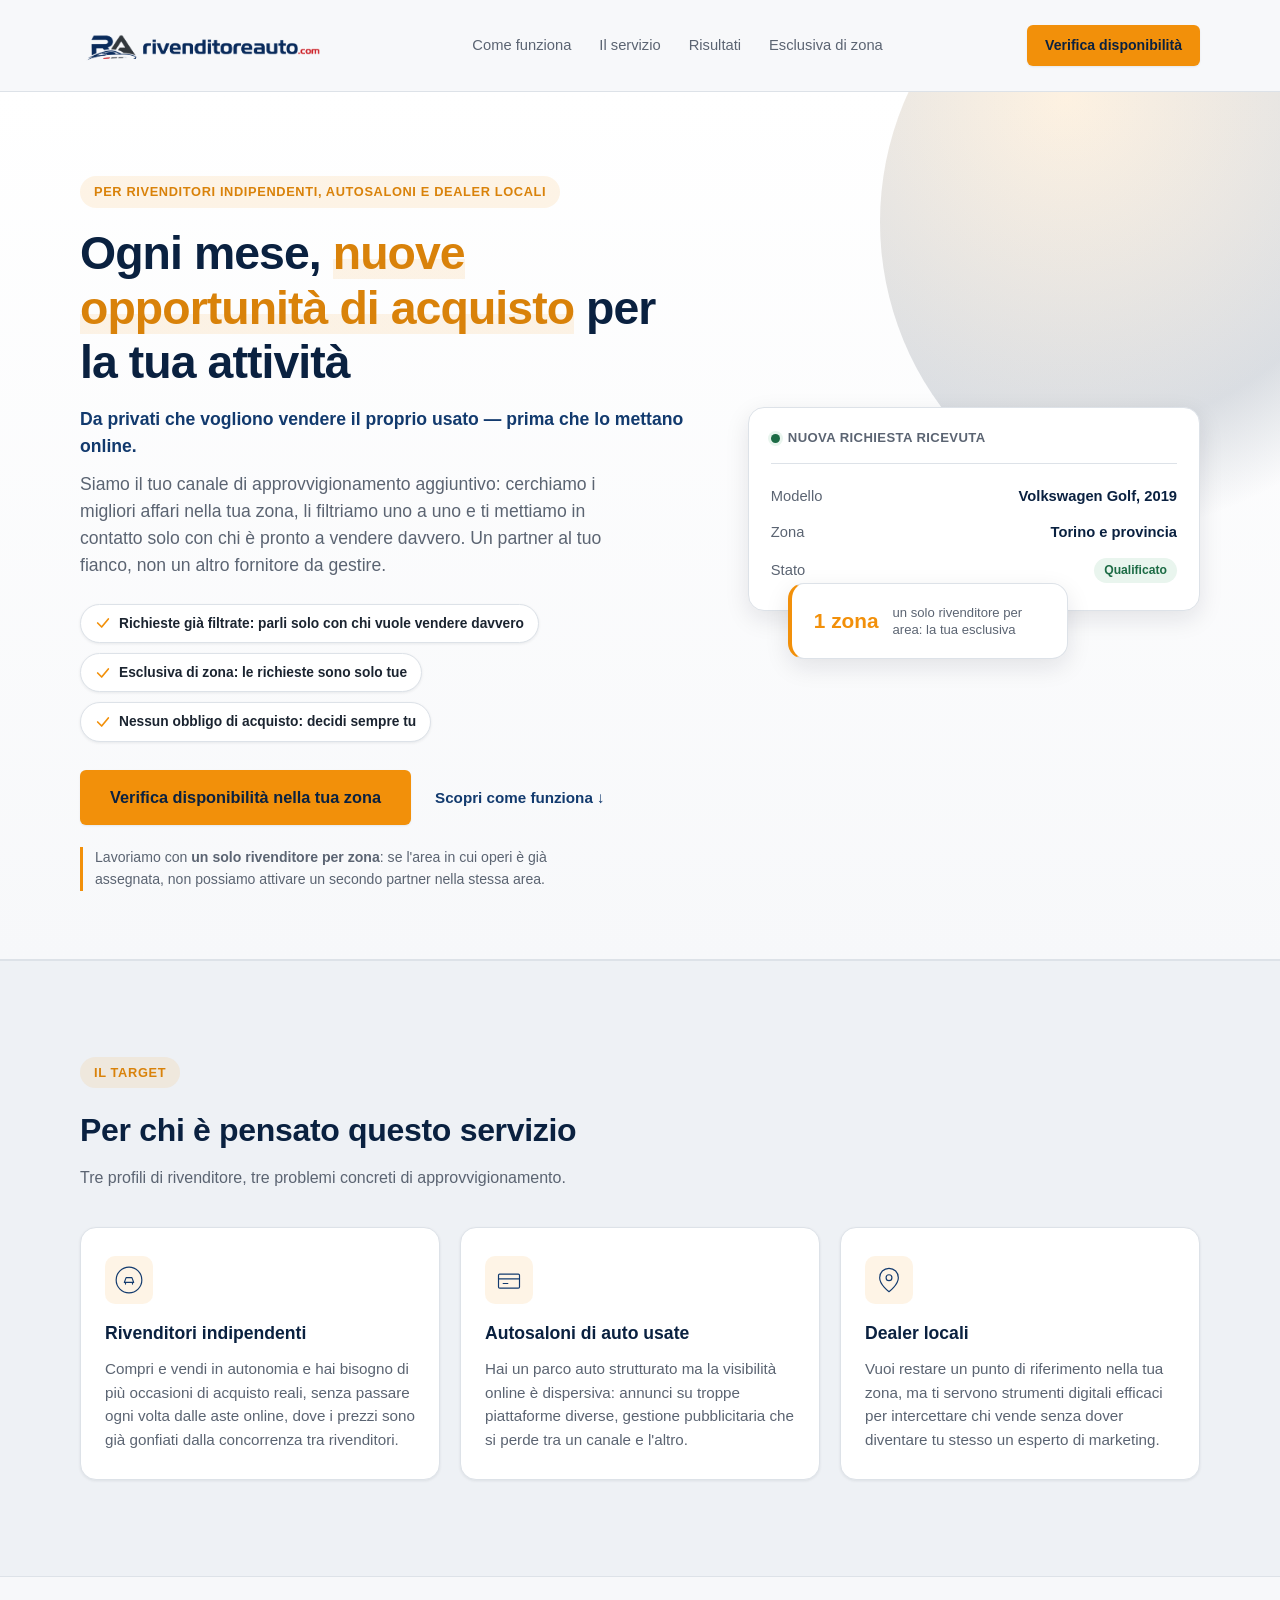
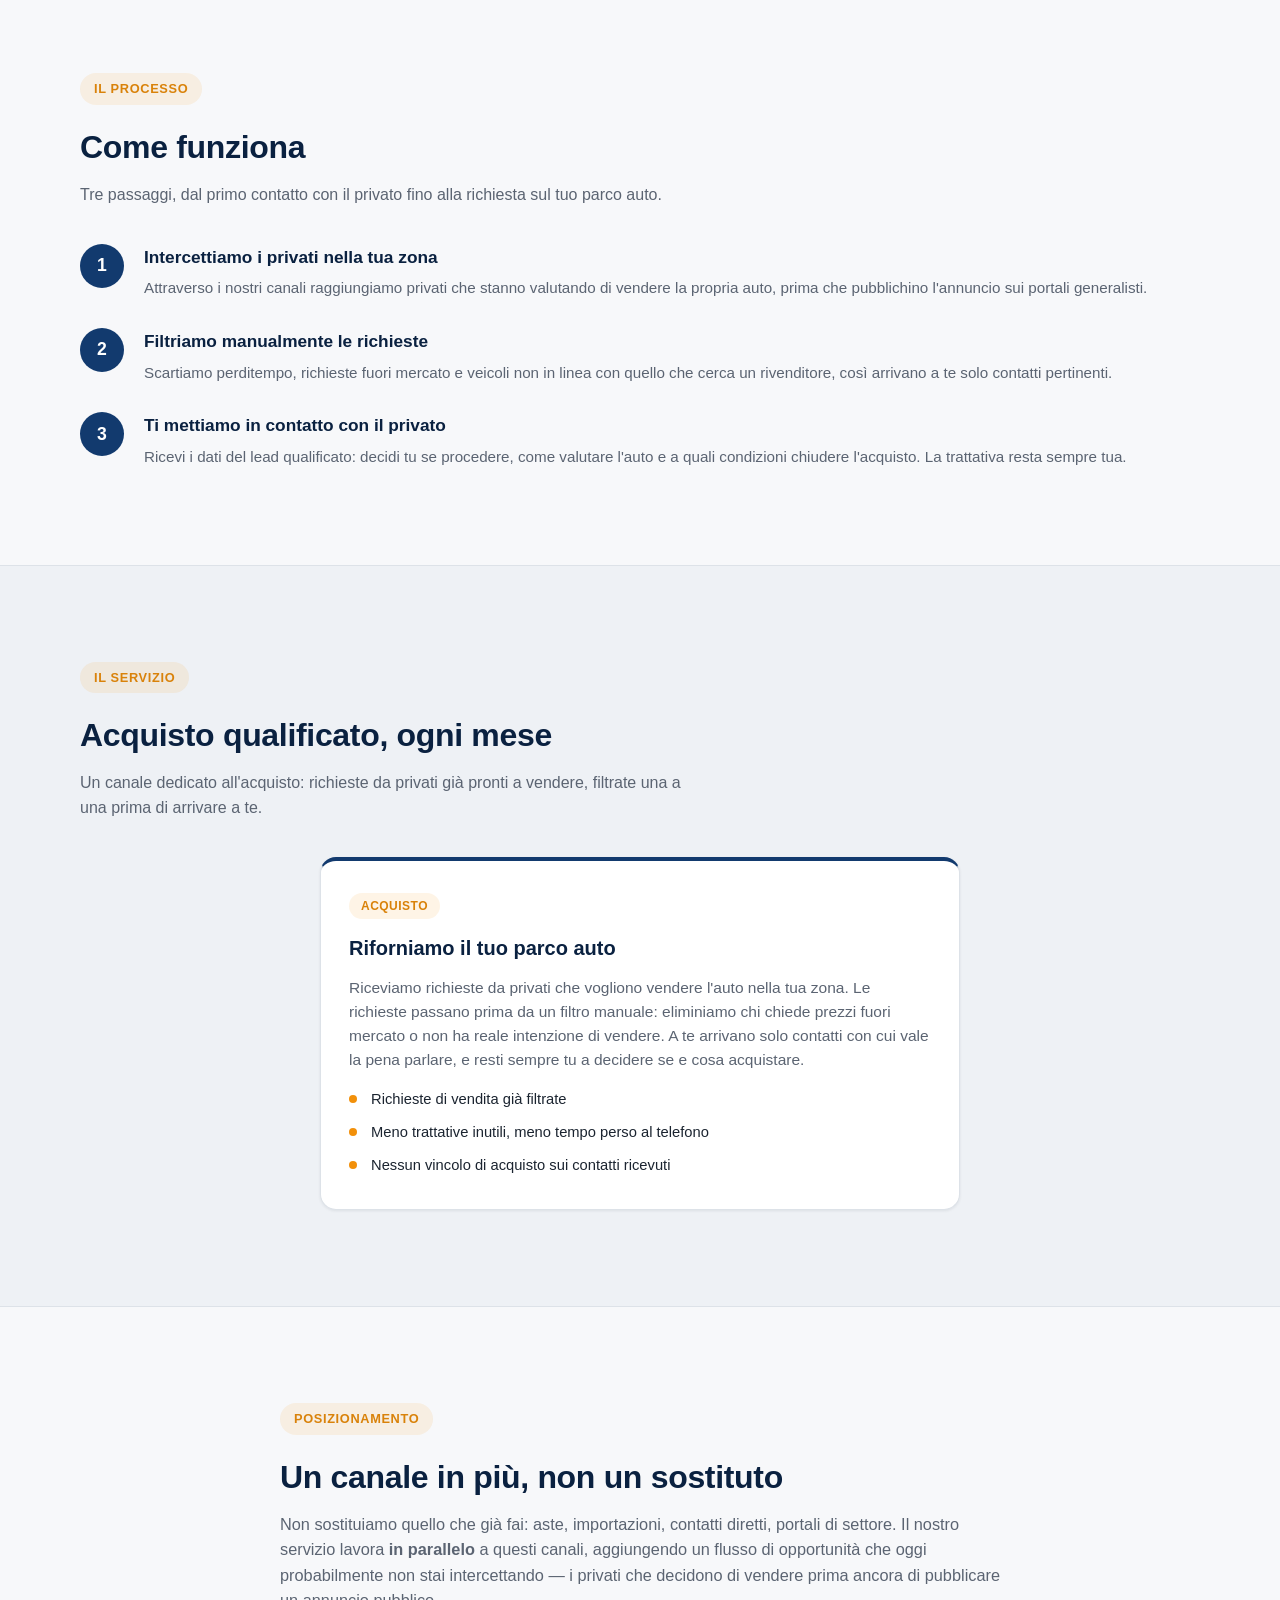
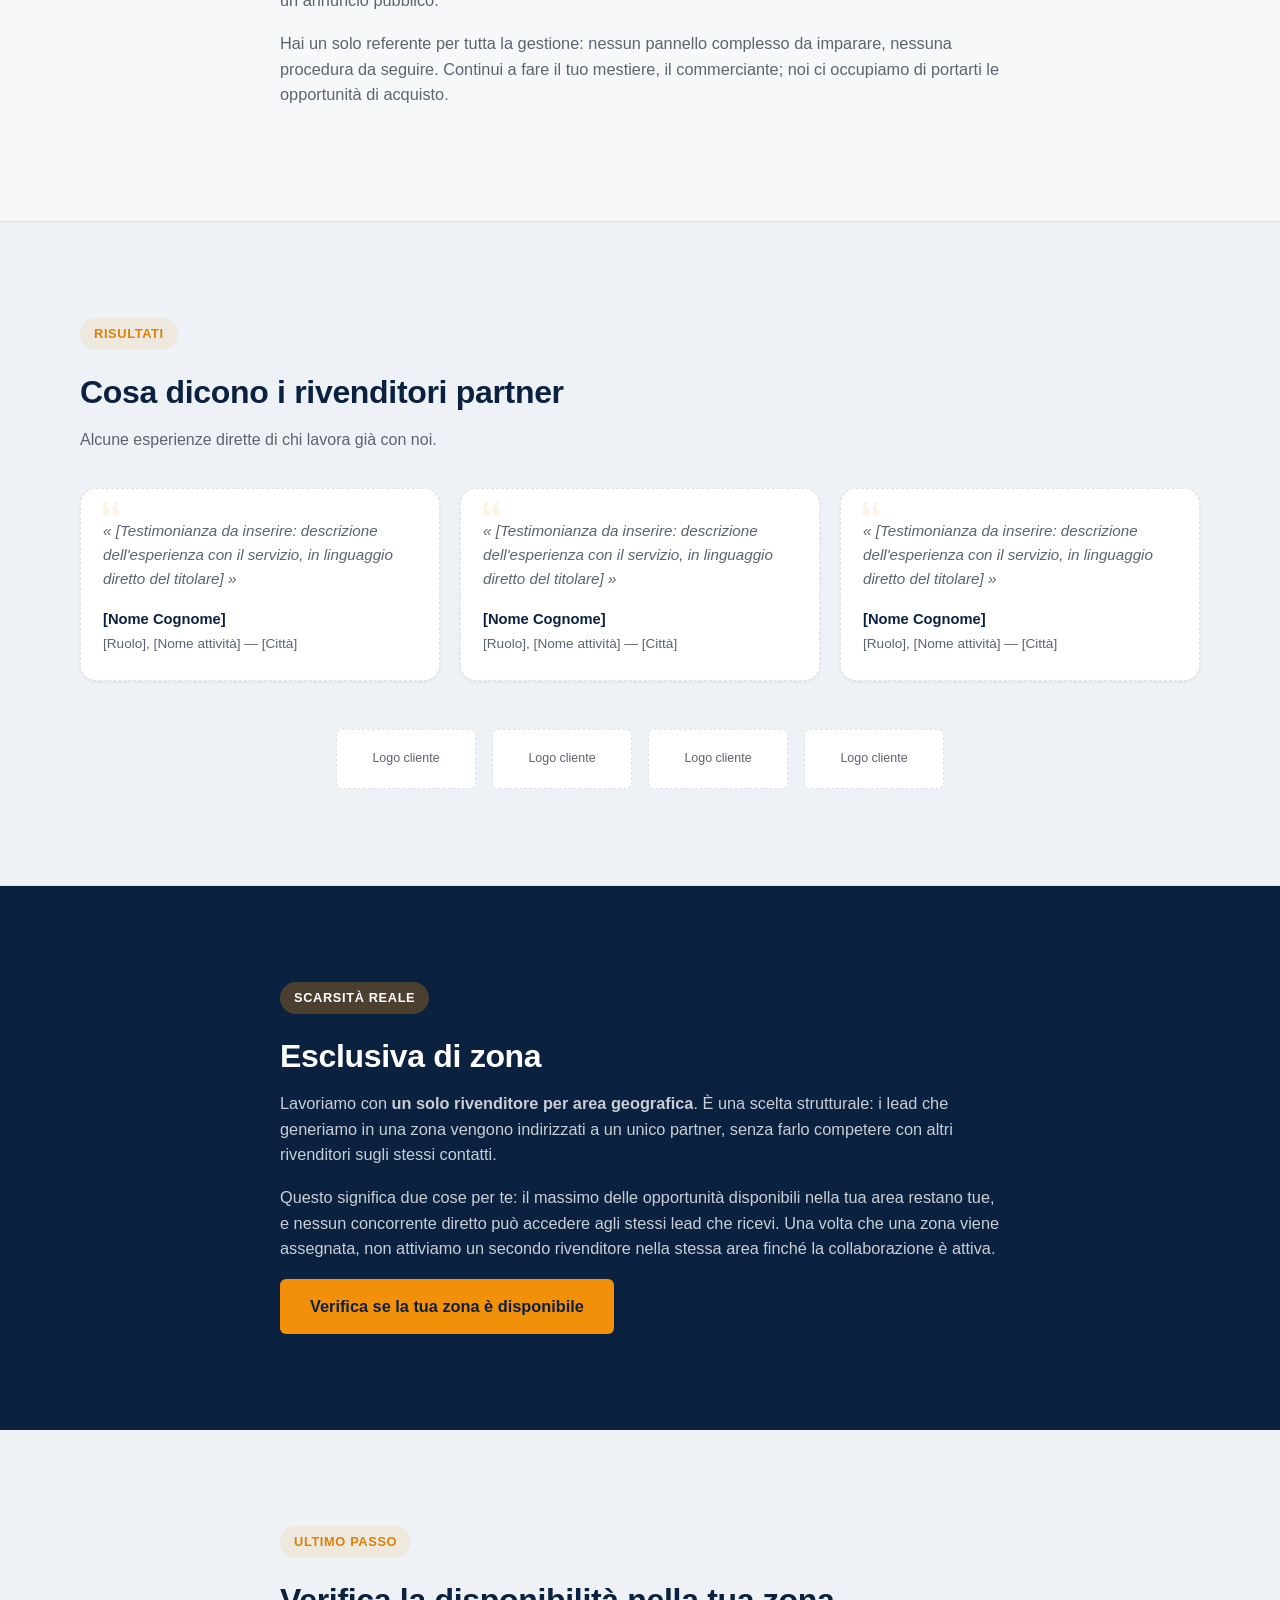
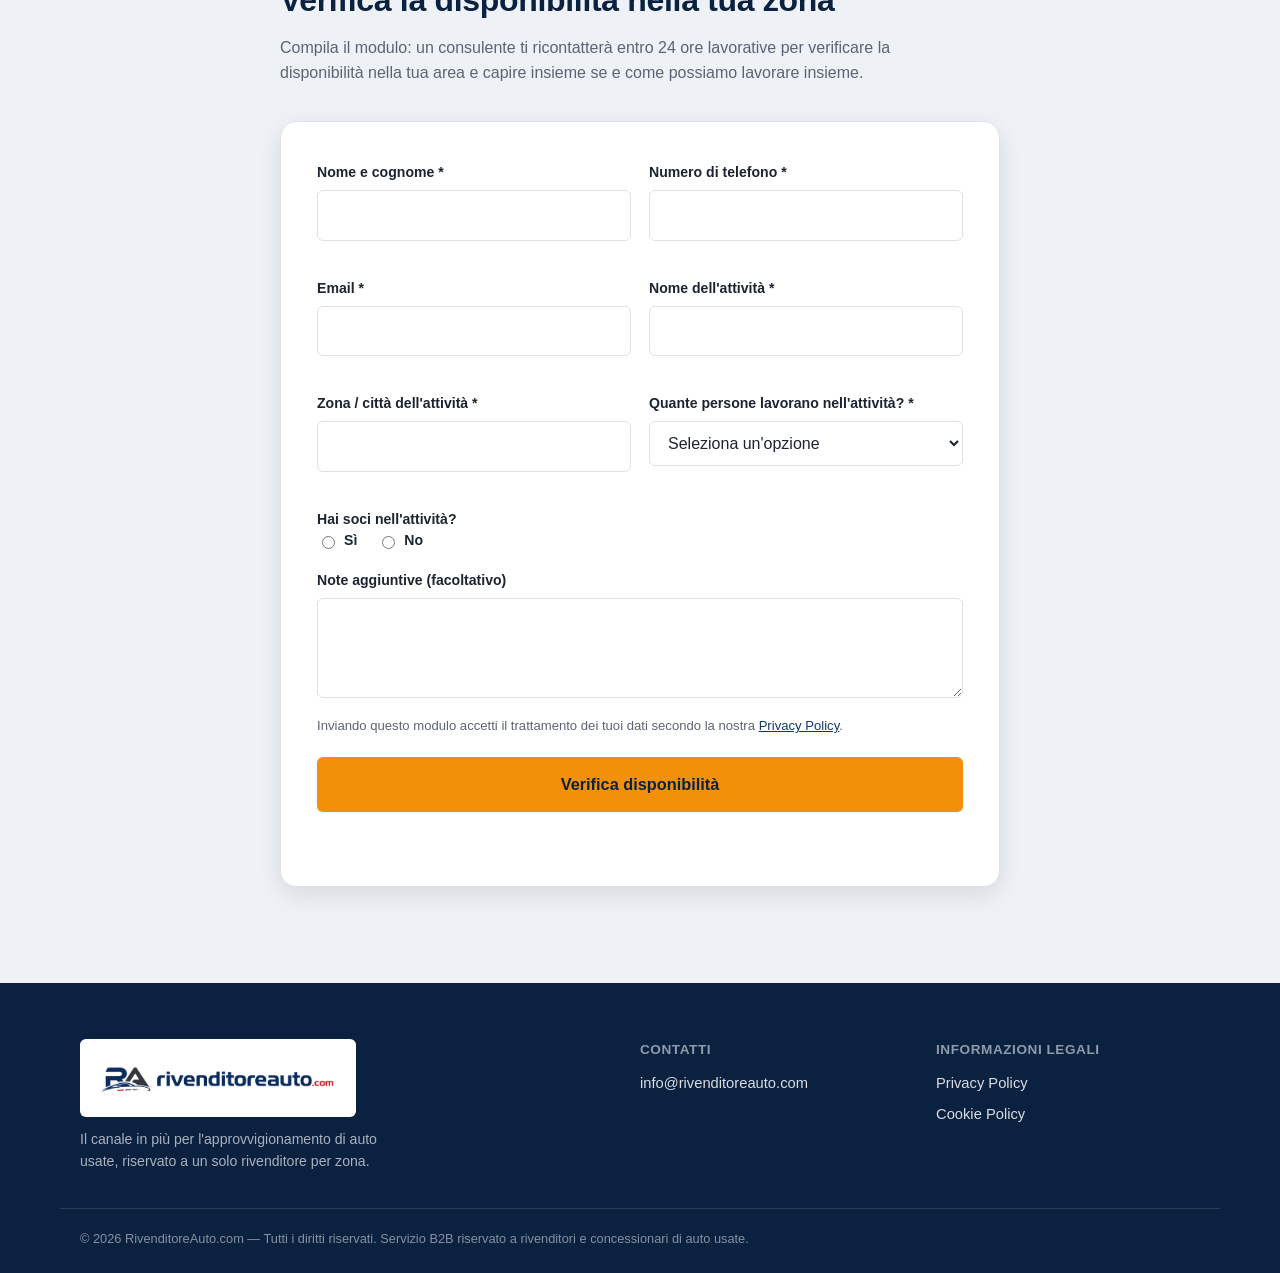
==== commit cb4ca707: "Redesign CRO: arancione al posto del rosso, logo scontornato e ottimizzato, rimosso servizio vendita" ====
--- a/index.html
+++ b/index.html
@@ -55,6 +55,11 @@
     </div>
   </header>
 
+  <!-- CTA sticky, visibile solo su mobile/tablet, per rendere il form sempre raggiungibile -->
+  <div class="mobile-sticky-cta" id="mobile-sticky-cta">
+    <a href="#form" class="btn btn-primary btn-lg">Verifica disponibilità nella tua zona</a>
+  </div>
+
   <main id="top">
 
     <!-- ============ HERO ============ -->
@@ -73,11 +78,11 @@
           <div class="hero-chips fade-in">
             <span class="hero-chip">
               <svg viewBox="0 0 24 24" fill="none" xmlns="http://www.w3.org/2000/svg"><path d="M4 12l6 6L20 6" stroke="currentColor" stroke-width="2.5" stroke-linecap="round" stroke-linejoin="round"/></svg>
-              Zero gestione advertising: pensiamo noi a tutto
+              Richieste già filtrate: parli solo con chi vuole vendere davvero
             </span>
             <span class="hero-chip">
               <svg viewBox="0 0 24 24" fill="none" xmlns="http://www.w3.org/2000/svg"><path d="M4 12l6 6L20 6" stroke="currentColor" stroke-width="2.5" stroke-linecap="round" stroke-linejoin="round"/></svg>
-              Solo contatti già interessati a una valutazione
+              Esclusiva di zona: le richieste sono solo tue
             </span>
             <span class="hero-chip">
               <svg viewBox="0 0 24 24" fill="none" xmlns="http://www.w3.org/2000/svg"><path d="M4 12l6 6L20 6" stroke="currentColor" stroke-width="2.5" stroke-linecap="round" stroke-linejoin="round"/></svg>
@@ -157,7 +162,7 @@
       <div class="container">
         <p class="section-kicker fade-in">Il processo</p>
         <h2 class="section-title fade-in">Come funziona</h2>
-        <p class="section-sub fade-in">Quattro passaggi, dal primo contatto con il privato fino alla richiesta sul tuo parco auto.</p>
+        <p class="section-sub fade-in">Tre passaggi, dal primo contatto con il privato fino alla richiesta sul tuo parco auto.</p>
 
         <ol class="steps">
           <li class="step fade-in">
@@ -184,24 +189,16 @@
               quali condizioni chiudere l'acquisto. La trattativa resta sempre tua.</p>
             </div>
           </li>
-          <li class="step fade-in">
-            <span class="step-number">4</span>
-            <div class="step-body">
-              <h3>Diamo visibilità al tuo parco auto</h3>
-              <p>In parallelo pubblichiamo e promuoviamo le vetture del tuo parco auto sui nostri
-              canali, gestendo noi l'investimento pubblicitario.</p>
-            </div>
-          </li>
         </ol>
       </div>
     </section>
 
-    <!-- ============ IL SERVIZIO: DUE LEVE ============ -->
+    <!-- ============ IL SERVIZIO ============ -->
     <section class="section section-alt" id="servizio">
       <div class="container">
         <p class="section-kicker fade-in">Il servizio</p>
-        <h2 class="section-title fade-in">Due leve, un unico servizio</h2>
-        <p class="section-sub fade-in">RivenditoreAuto.com lavora su due fronti in parallelo: acquisto e vendita.</p>
+        <h2 class="section-title fade-in">Acquisto qualificato, ogni mese</h2>
+        <p class="section-sub fade-in">Un canale dedicato all'acquisto: richieste da privati già pronti a vendere, filtrate una a una prima di arrivare a te.</p>
 
         <div class="leva-grid">
           <article class="leva fade-in">
@@ -217,20 +214,6 @@
               <li>Nessun vincolo di acquisto sui contatti ricevuti</li>
             </ul>
           </article>
-
-          <article class="leva fade-in">
-            <span class="leva-tag">Vendita</span>
-            <h3>Diamo visibilità al tuo parco auto</h3>
-            <p>Carichi le vetture del tuo parco su una piattaforma dedicata: pensiamo noi alla
-            pubblicazione, alla promozione e alla gestione dell'investimento pubblicitario sui
-            canali digitali. Le richieste di acquisto generate sulle tue vetture arrivano
-            direttamente a te.</p>
-            <ul class="leva-list">
-              <li>Pubblicazione e promozione gestite dal nostro team</li>
-              <li>Nessuna competenza tecnica richiesta lato rivenditore</li>
-              <li>Un unico referente per la gestione della campagna</li>
-            </ul>
-          </article>
         </div>
       </div>
     </section>
@@ -248,8 +231,8 @@
         </p>
         <p class="section-text fade-in">
           Hai un solo referente per tutta la gestione: nessun pannello complesso da imparare, nessuna
-          campagna pubblicitaria da configurare. Continui a fare il tuo mestiere, il commerciante;
-          noi ci occupiamo di portarti le opportunità e la visibilità.
+          procedura da seguire. Continui a fare il tuo mestiere, il commerciante; noi ci occupiamo
+          di portarti le opportunità di acquisto.
         </p>
       </div>
     </section>
--- a/css/style.css
+++ b/css/style.css
@@ -13,9 +13,10 @@
 
   --color-primary: #123a6e;
   --color-primary-dark: #0a2140;
-  --color-accent: #cb1921;
-  --color-accent-dark: #a11119;
-  --color-accent-tint: rgba(203, 25, 33, 0.09);
+  --color-accent: #f2900a;
+  --color-accent-dark: #d9820a;
+  --color-accent-tint: rgba(242, 144, 10, 0.10);
+  --color-on-accent: #0a2140;
 
   --color-success-bg: #e9f5ee;
   --color-success-text: #1c6b45;
@@ -31,7 +32,7 @@
   --shadow-md: 0 8px 24px rgba(15, 23, 42, 0.10);
 
   --max-width: 1160px;
-  --header-height: 72px;
+  --header-height: 76px;
 }
 
 /* ---------- Reset minimo ---------- */
@@ -94,9 +95,19 @@
 }
 .btn-primary {
   background: var(--color-accent);
-  color: #1b2430;
-}
-.btn-primary:hover { background: var(--color-accent-dark); transform: translateY(-1px); }
+  color: var(--color-on-accent);
+  box-shadow: 0 1px 2px rgba(10, 33, 64, 0.08);
+}
+.btn-primary:hover {
+  background: var(--color-accent-dark);
+  transform: translateY(-1px);
+  box-shadow: var(--shadow-md);
+}
+.btn-primary:active { transform: translateY(0); }
+.btn:focus-visible {
+  outline: 2px solid var(--color-primary);
+  outline-offset: 2px;
+}
 .btn-lg { padding: 15px 30px; font-size: 1.02rem; }
 .btn-header { padding: 10px 18px; font-size: 0.88rem; }
 .btn-text {
@@ -134,9 +145,13 @@
 }
 .logo-dot { color: var(--color-accent); }
 .logo-img {
-  height: 32px;
+  height: 46px;
   width: auto;
   display: block;
+}
+@media (min-width: 640px) {
+  :root { --header-height: 92px; }
+  .logo-img { height: 62px; }
 }
 .main-nav {
   display: none;
@@ -152,6 +167,34 @@
 
 @media (min-width: 900px) {
   .main-nav { display: flex; }
+}
+
+/* ---------- CTA sticky mobile ---------- */
+.mobile-sticky-cta {
+  display: none;
+}
+@media (max-width: 899px) {
+  .mobile-sticky-cta {
+    display: block;
+    position: fixed;
+    left: 0;
+    right: 0;
+    bottom: 0;
+    z-index: 90;
+    padding: 12px 16px calc(12px + env(safe-area-inset-bottom));
+    background: var(--color-surface);
+    border-top: 1px solid var(--color-border);
+    box-shadow: 0 -6px 20px rgba(15, 23, 42, 0.10);
+    transition: transform 0.3s ease;
+  }
+  .mobile-sticky-cta.is-hidden {
+    transform: translateY(110%);
+  }
+  .mobile-sticky-cta .btn {
+    display: flex;
+    width: 100%;
+  }
+  body { padding-bottom: 78px; }
 }
 
 /* ---------- Hero ---------- */
@@ -170,7 +213,7 @@
   width: 620px;
   height: 620px;
   border-radius: 50%;
-  background: radial-gradient(circle at 30% 30%, rgba(203, 25, 33, 0.10), rgba(10, 33, 64, 0.14) 55%, transparent 72%);
+  background: radial-gradient(circle at 30% 30%, rgba(242, 144, 10, 0.12), rgba(10, 33, 64, 0.14) 55%, transparent 72%);
   z-index: 0;
   pointer-events: none;
 }
@@ -354,7 +397,11 @@
 
 /* ---------- Sections ---------- */
 .section { padding: 64px 0; }
-.section-alt { background: var(--color-bg-alt); }
+.section-alt {
+  background: var(--color-bg-alt);
+  border-top: 1px solid var(--color-border);
+  border-bottom: 1px solid var(--color-border);
+}
 .section-title {
   font-size: 1.6rem;
   font-weight: 800;
@@ -375,7 +422,7 @@
 }
 
 @media (min-width: 640px) {
-  .section { padding: 88px 0; }
+  .section { padding: 96px 0; }
   .section-title { font-size: 2rem; }
 }
 
@@ -399,7 +446,7 @@
 .card:hover {
   transform: translateY(-4px);
   box-shadow: var(--shadow-md);
-  border-color: rgba(203, 25, 33, 0.25);
+  border-color: rgba(242, 144, 10, 0.35);
 }
 .card-icon {
   width: 48px;
@@ -457,14 +504,13 @@
   color: var(--color-text-muted);
 }
 
-/* ---------- Leve (servizio) ---------- */
+/* ---------- Leva (servizio) ---------- */
 .leva-grid {
   display: grid;
   gap: 24px;
   grid-template-columns: 1fr;
-}
-@media (min-width: 760px) {
-  .leva-grid { grid-template-columns: repeat(2, 1fr); }
+  max-width: 640px;
+  margin: 0 auto;
 }
 .leva {
   position: relative;
@@ -477,7 +523,6 @@
   transition: transform 0.2s ease, box-shadow 0.2s ease;
 }
 .leva:hover { transform: translateY(-4px); box-shadow: var(--shadow-md); }
-.leva:nth-of-type(2) { border-top-color: var(--color-accent); }
 .leva-tag {
   display: inline-block;
   font-size: 0.75rem;
@@ -595,7 +640,7 @@
 .zona-section .section-text { color: rgba(255, 255, 255, 0.78); }
 .zona-section .section-kicker {
   color: #fff;
-  background: rgba(203, 25, 33, 0.35);
+  background: rgba(242, 144, 10, 0.28);
 }
 
 /* ---------- Form ---------- */
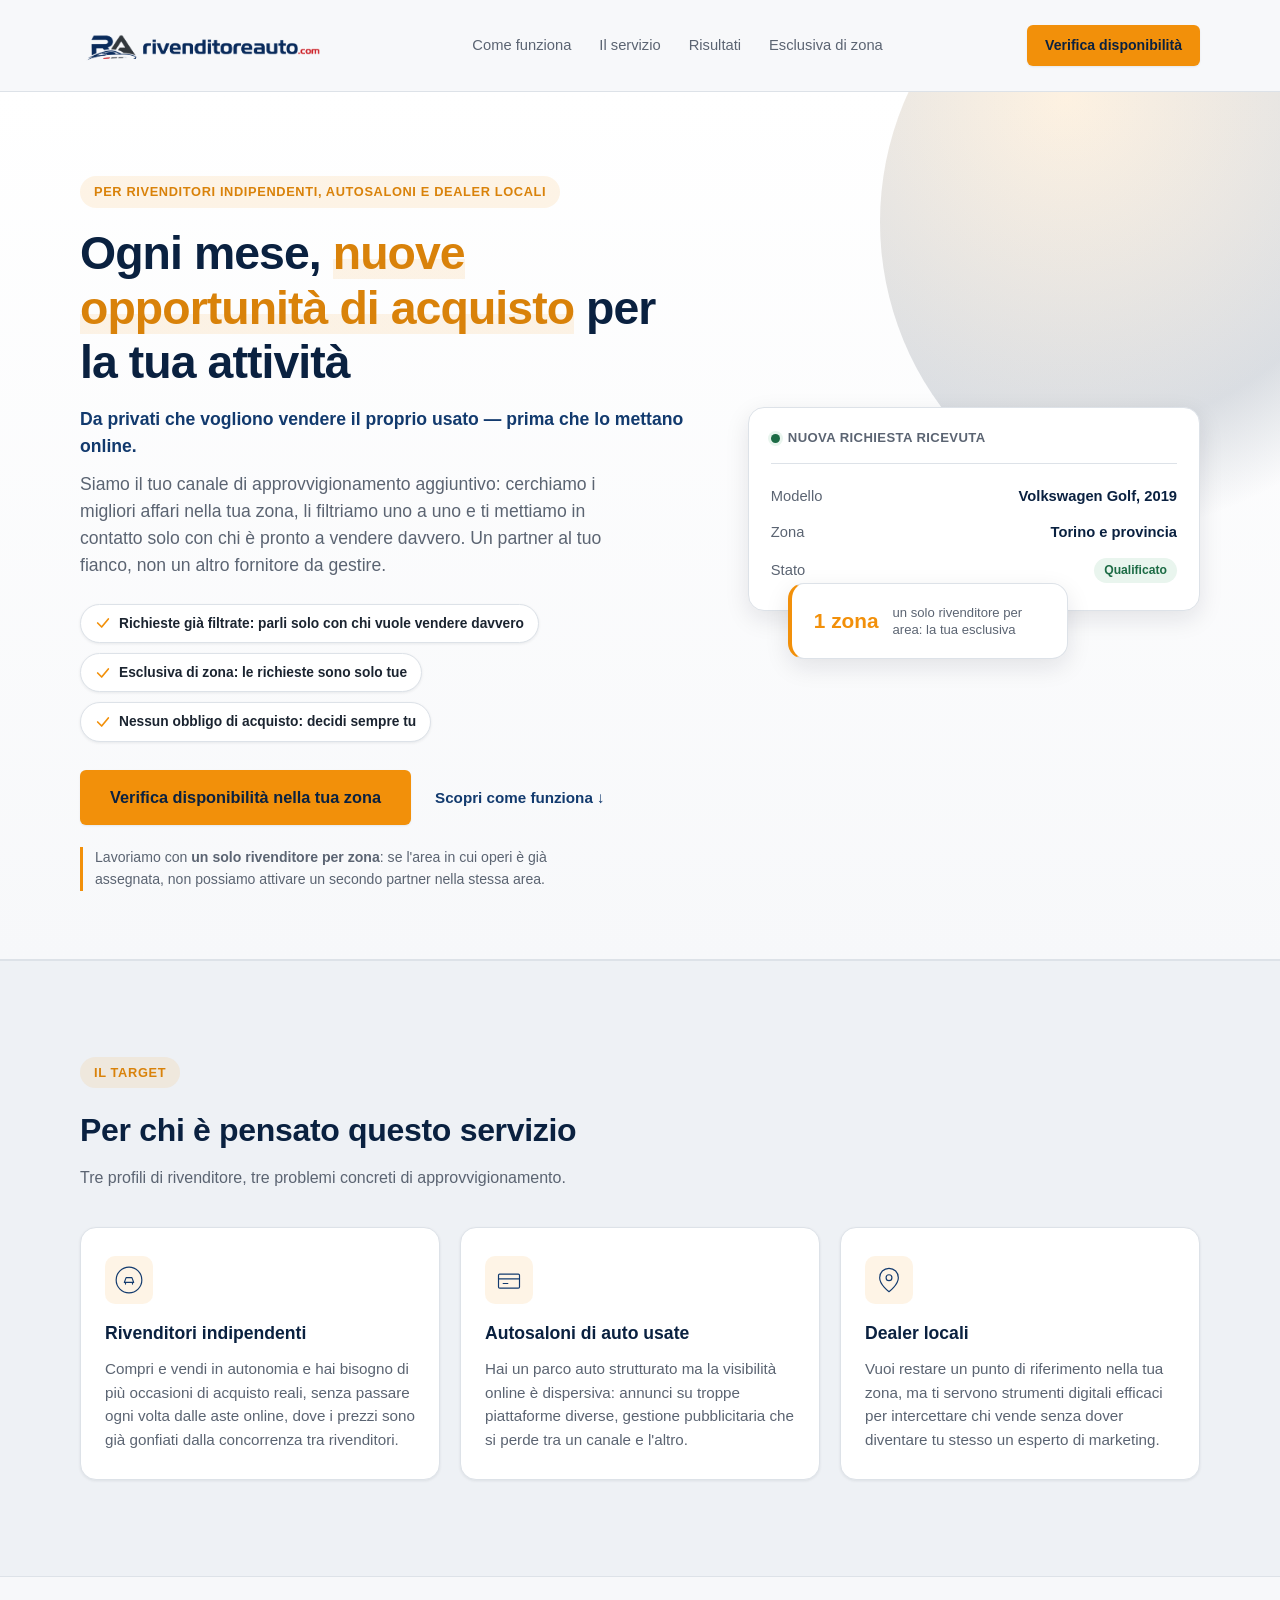
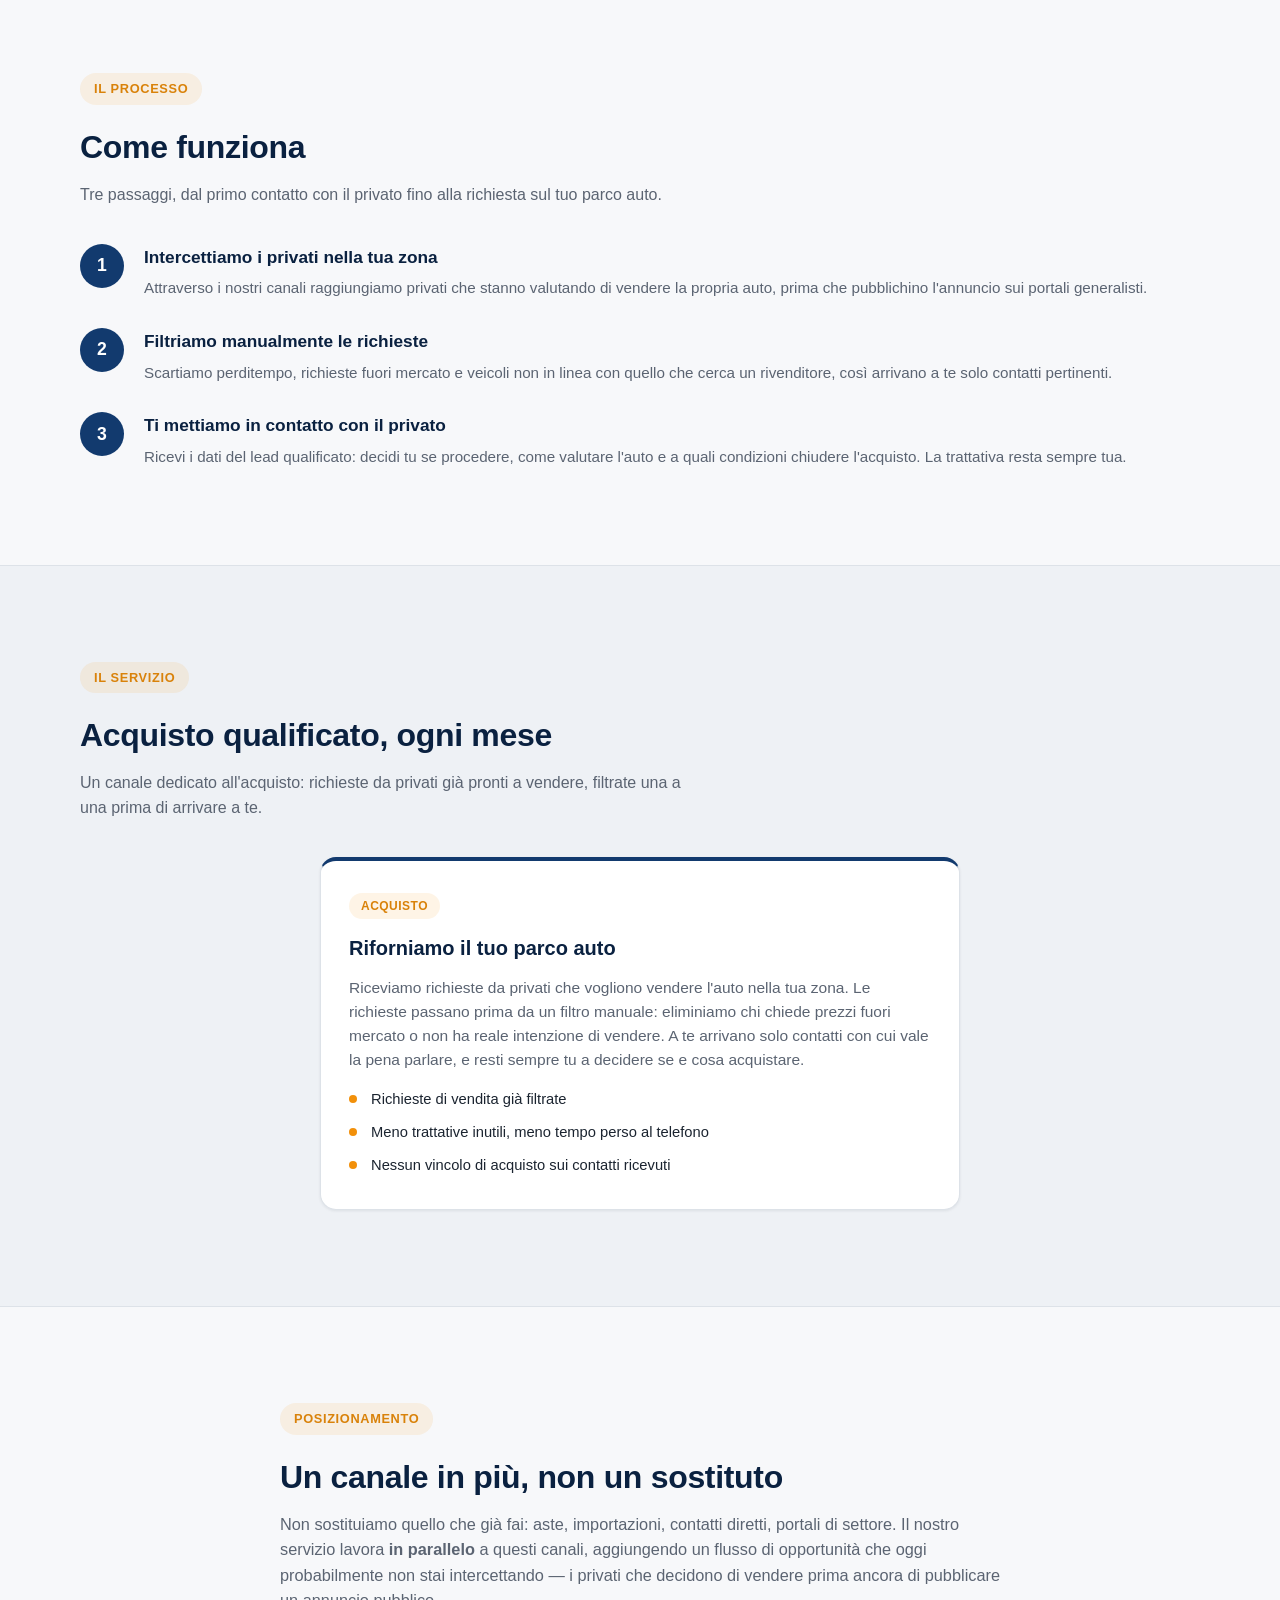
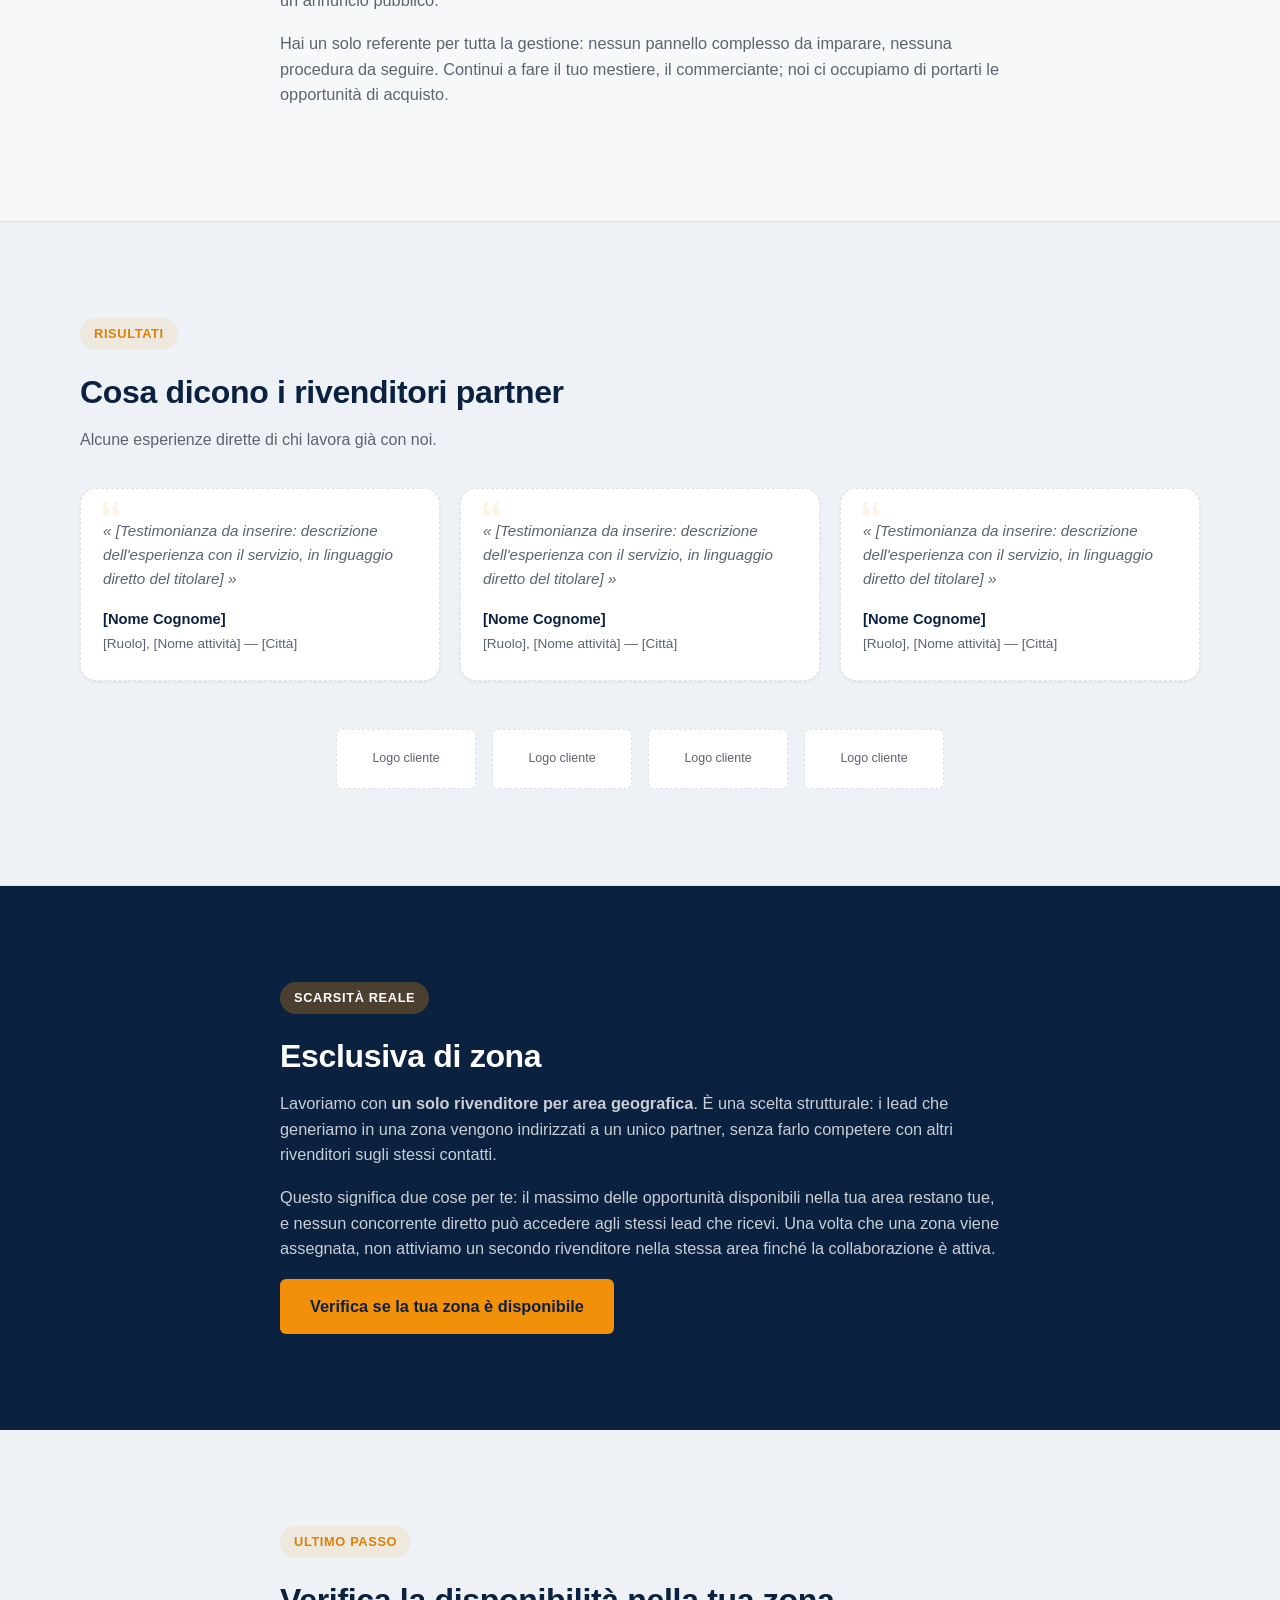
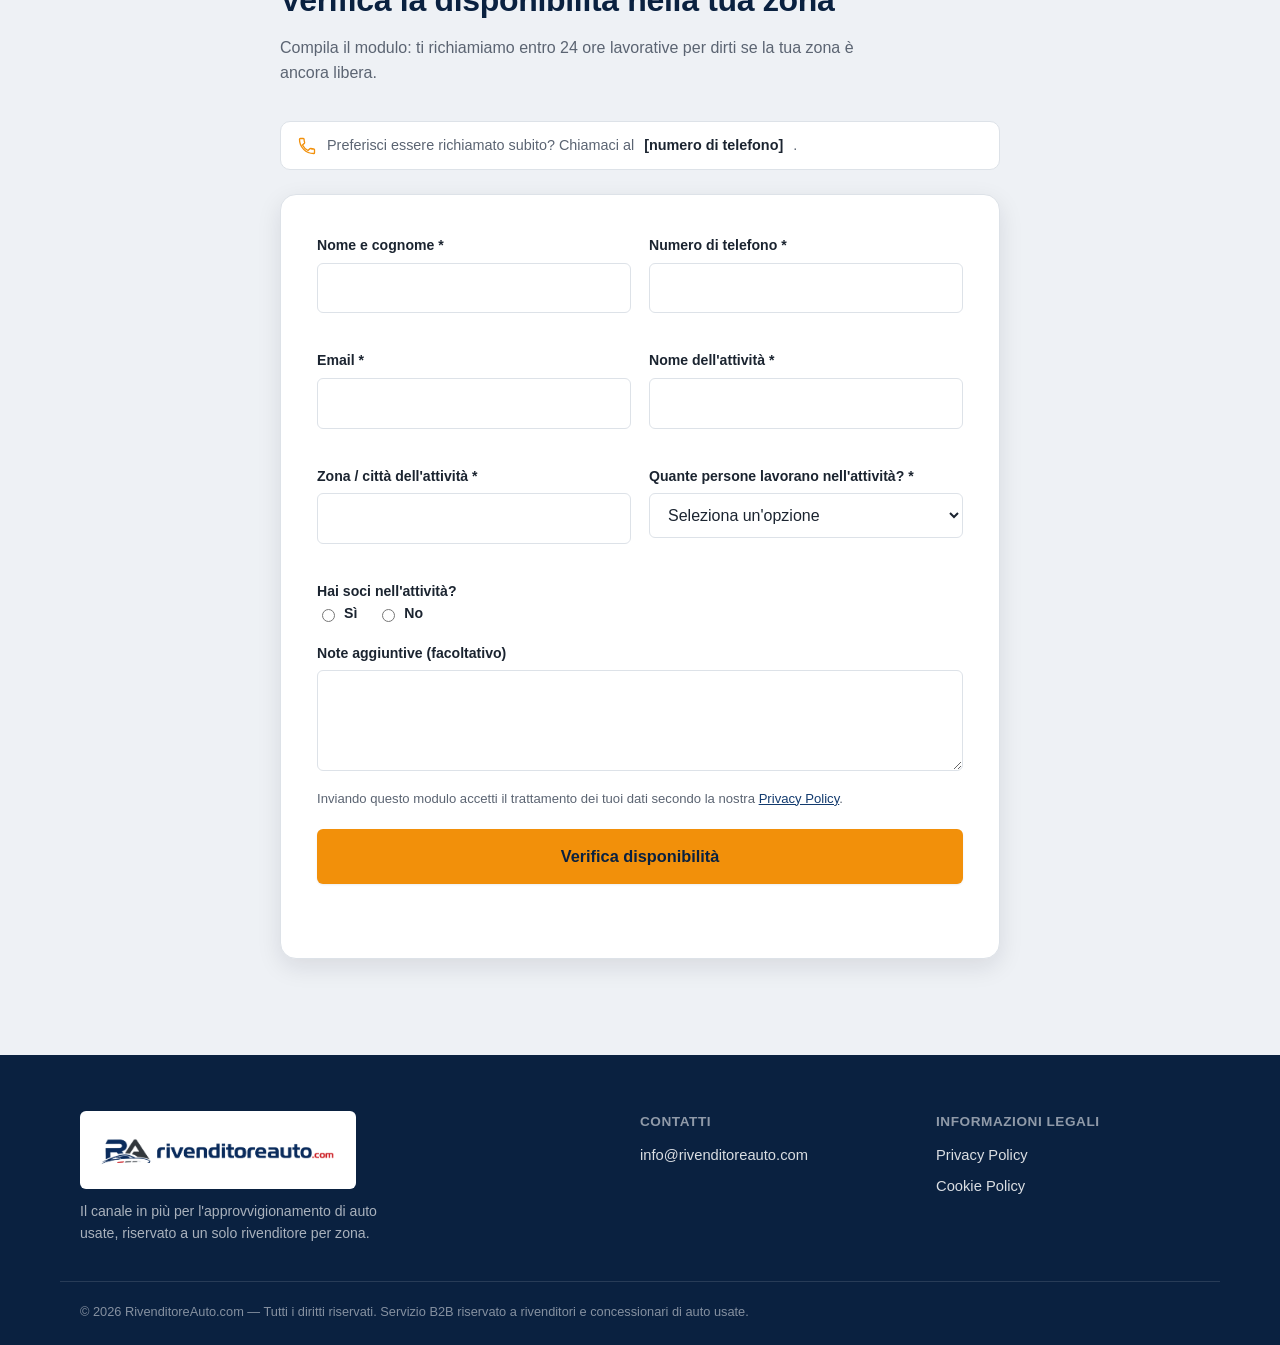
==== commit f0fa1d05: "Copy form piu diretto e nota per richiamata telefonica" ====
--- a/index.html
+++ b/index.html
@@ -309,8 +309,14 @@
         <p class="section-kicker fade-in">Ultimo passo</p>
         <h2 class="section-title fade-in">Verifica la disponibilità nella tua zona</h2>
         <p class="section-sub fade-in">
-          Compila il modulo: un consulente ti ricontatterà entro 24 ore lavorative per verificare la
-          disponibilità nella tua area e capire insieme se e come possiamo lavorare insieme.
+          Compila il modulo: ti richiamiamo entro 24 ore lavorative per dirti se la tua zona è
+          ancora libera.
+        </p>
+
+        <!-- Numero di telefono reale da inserire non appena disponibile -->
+        <p class="form-call-note fade-in">
+          <svg viewBox="0 0 24 24" fill="none" xmlns="http://www.w3.org/2000/svg" aria-hidden="true"><path d="M6.6 10.8c1.4 2.8 3.8 5.2 6.6 6.6l2.2-2.2c.3-.3.7-.4 1-.2 1.1.4 2.3.6 3.6.6.6 0 1 .4 1 1V20c0 .6-.4 1-1 1-9.4 0-17-7.6-17-17 0-.6.4-1 1-1h3.5c.6 0 1 .4 1 1 0 1.2.2 2.4.6 3.6.1.4 0 .8-.2 1L6.6 10.8z" stroke="currentColor" stroke-width="1.6" stroke-linejoin="round"/></svg>
+          Preferisci essere richiamato subito? Chiamaci al <strong>[numero di telefono]</strong>.
         </p>
 
         <form id="lead-form" class="lead-form fade-in" novalidate>
--- a/css/style.css
+++ b/css/style.css
@@ -645,6 +645,25 @@
 
 /* ---------- Form ---------- */
 .section-form { background: var(--color-bg-alt); }
+.form-call-note {
+  display: flex;
+  align-items: center;
+  gap: 10px;
+  font-size: 0.9rem;
+  color: var(--color-text-muted);
+  background: var(--color-surface);
+  border: 1px solid var(--color-border);
+  border-radius: var(--radius-md);
+  padding: 12px 16px;
+  margin-bottom: 24px;
+}
+.form-call-note svg {
+  width: 20px;
+  height: 20px;
+  flex-shrink: 0;
+  color: var(--color-accent);
+}
+.form-call-note strong { color: var(--color-text); }
 .lead-form {
   background: var(--color-surface);
   border: 1px solid var(--color-border);
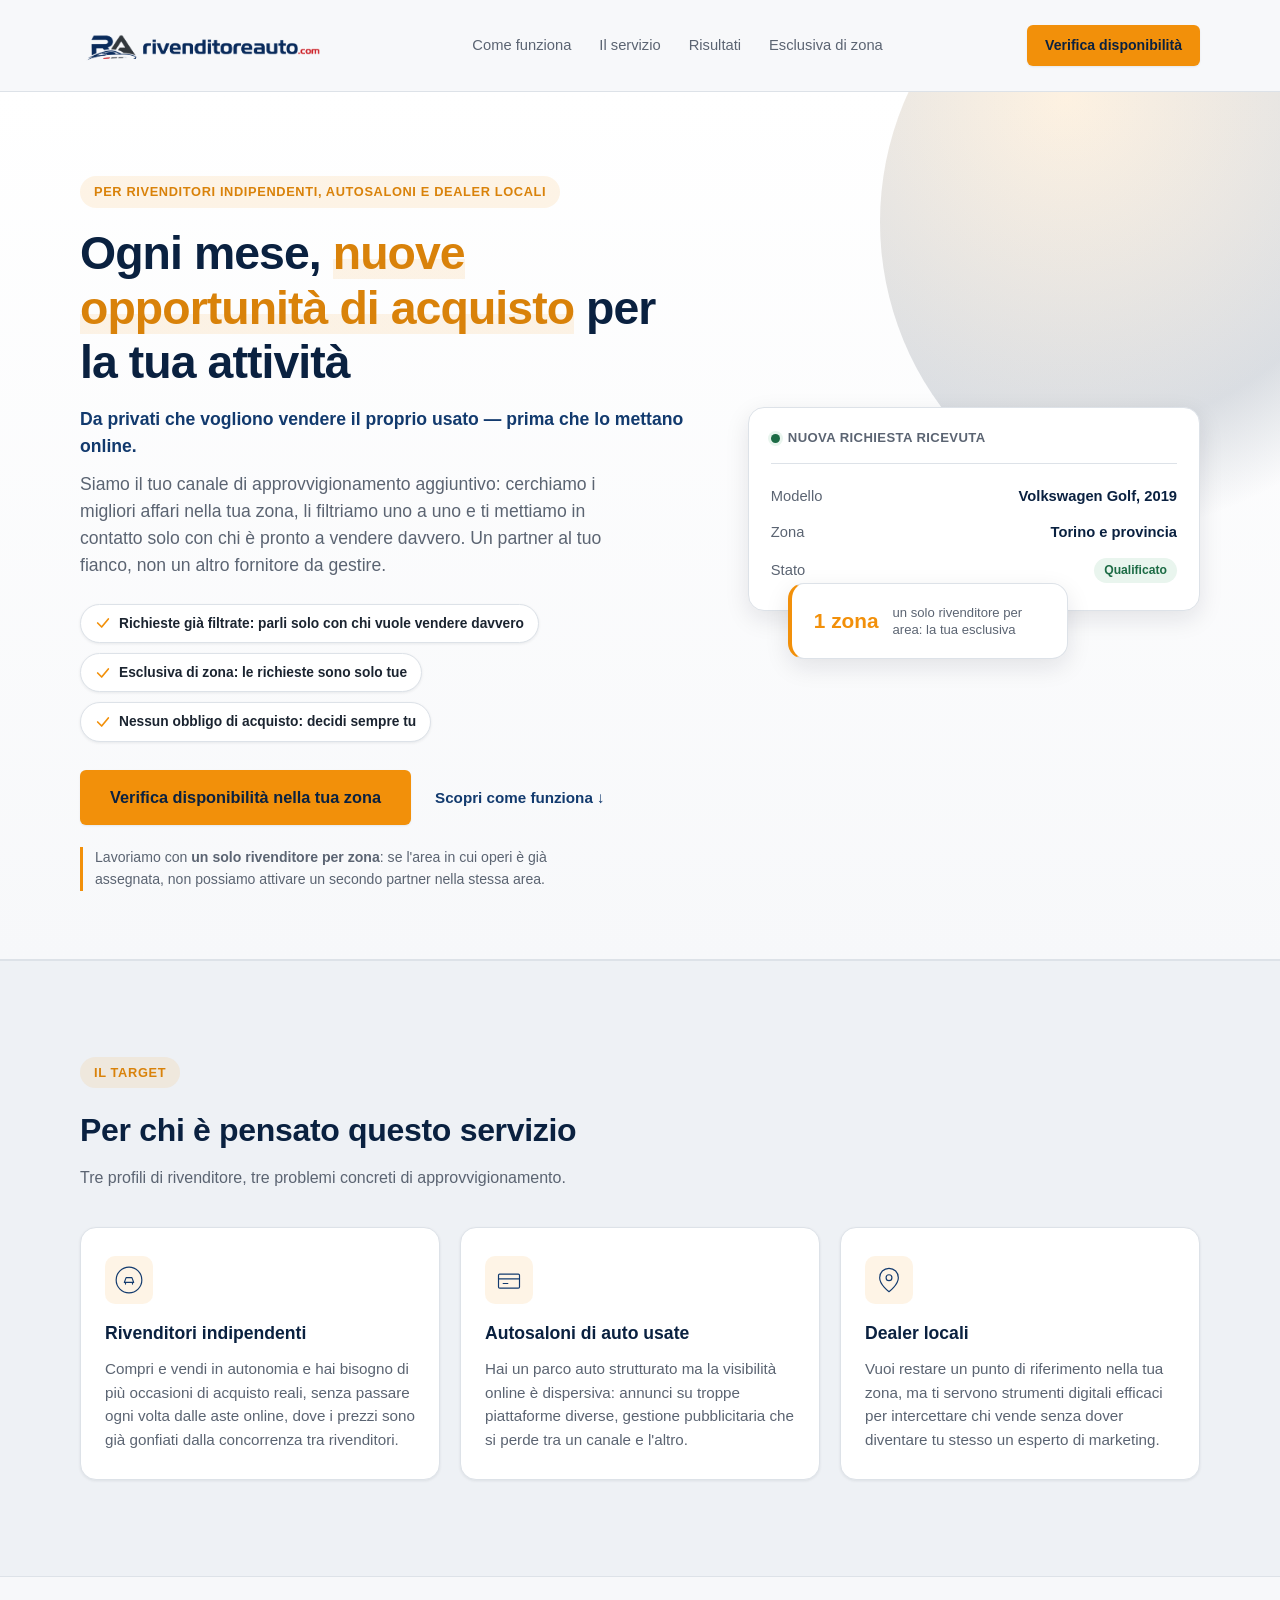
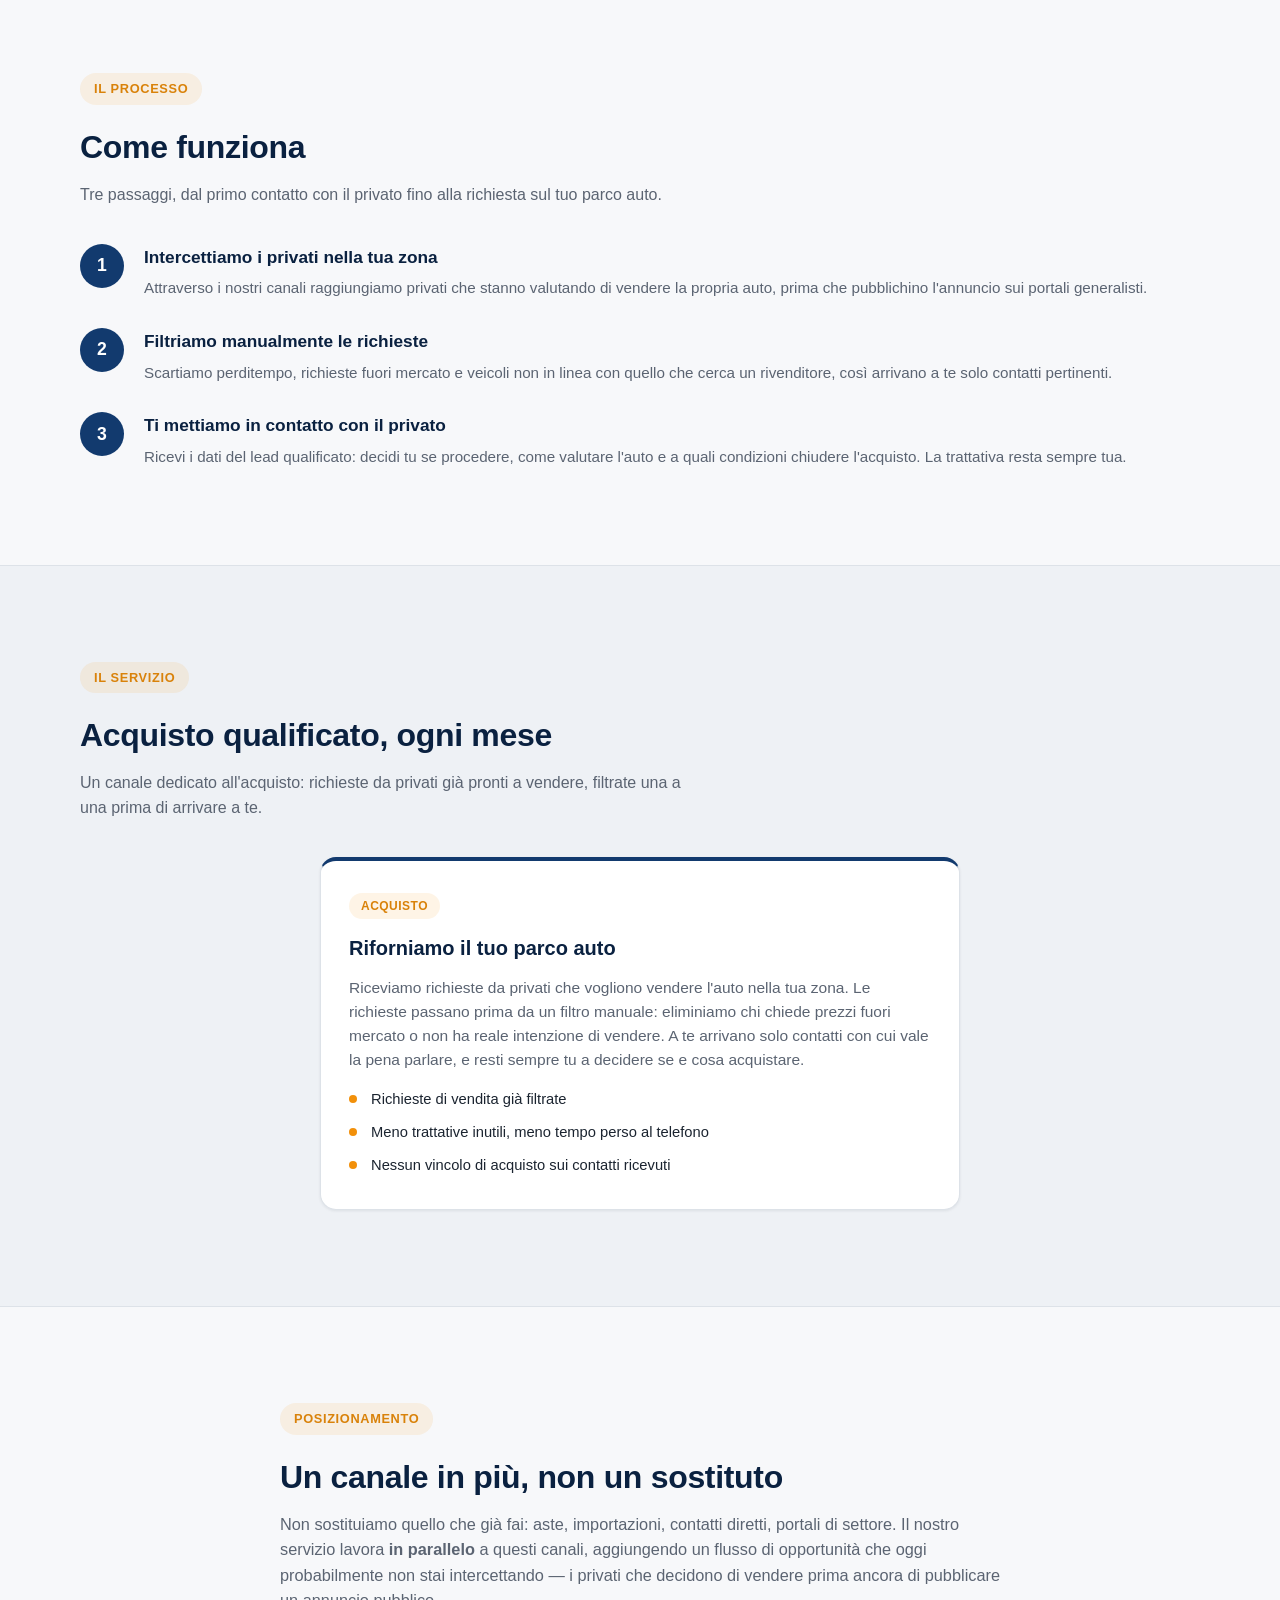
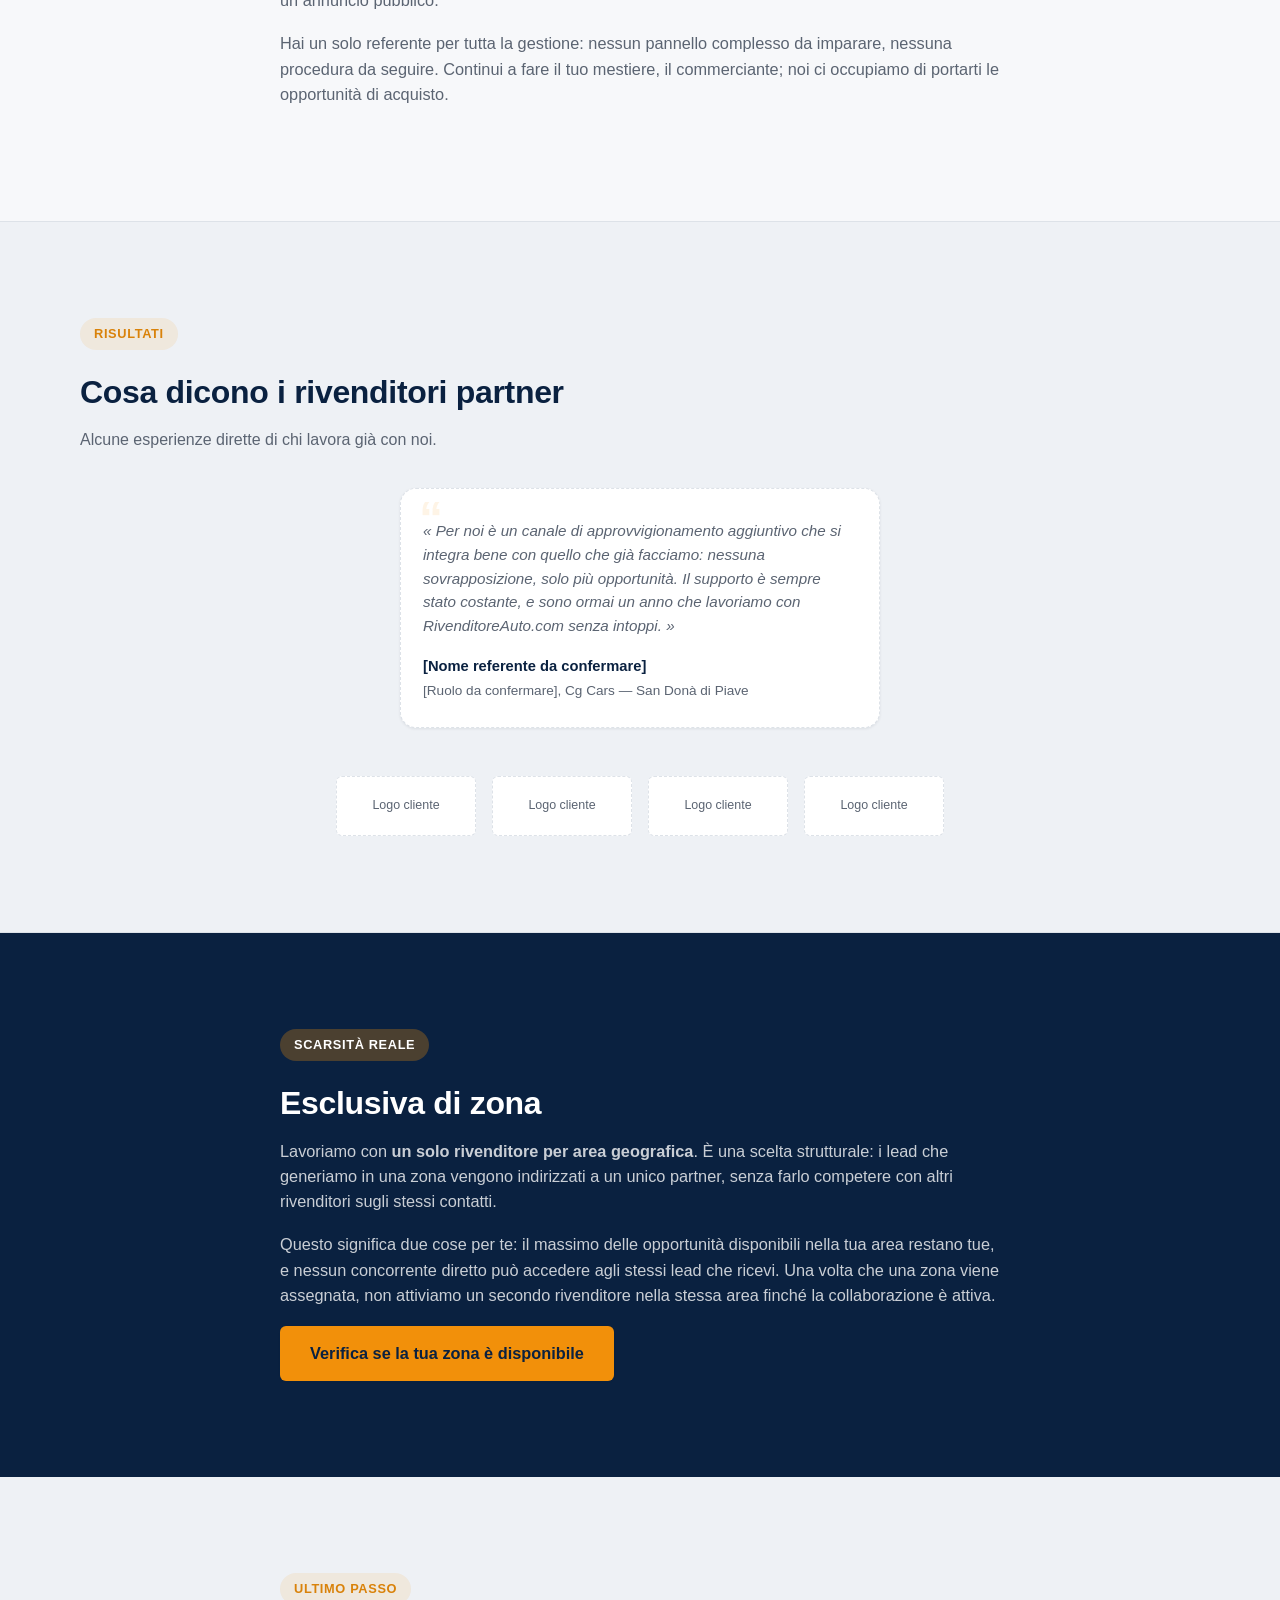
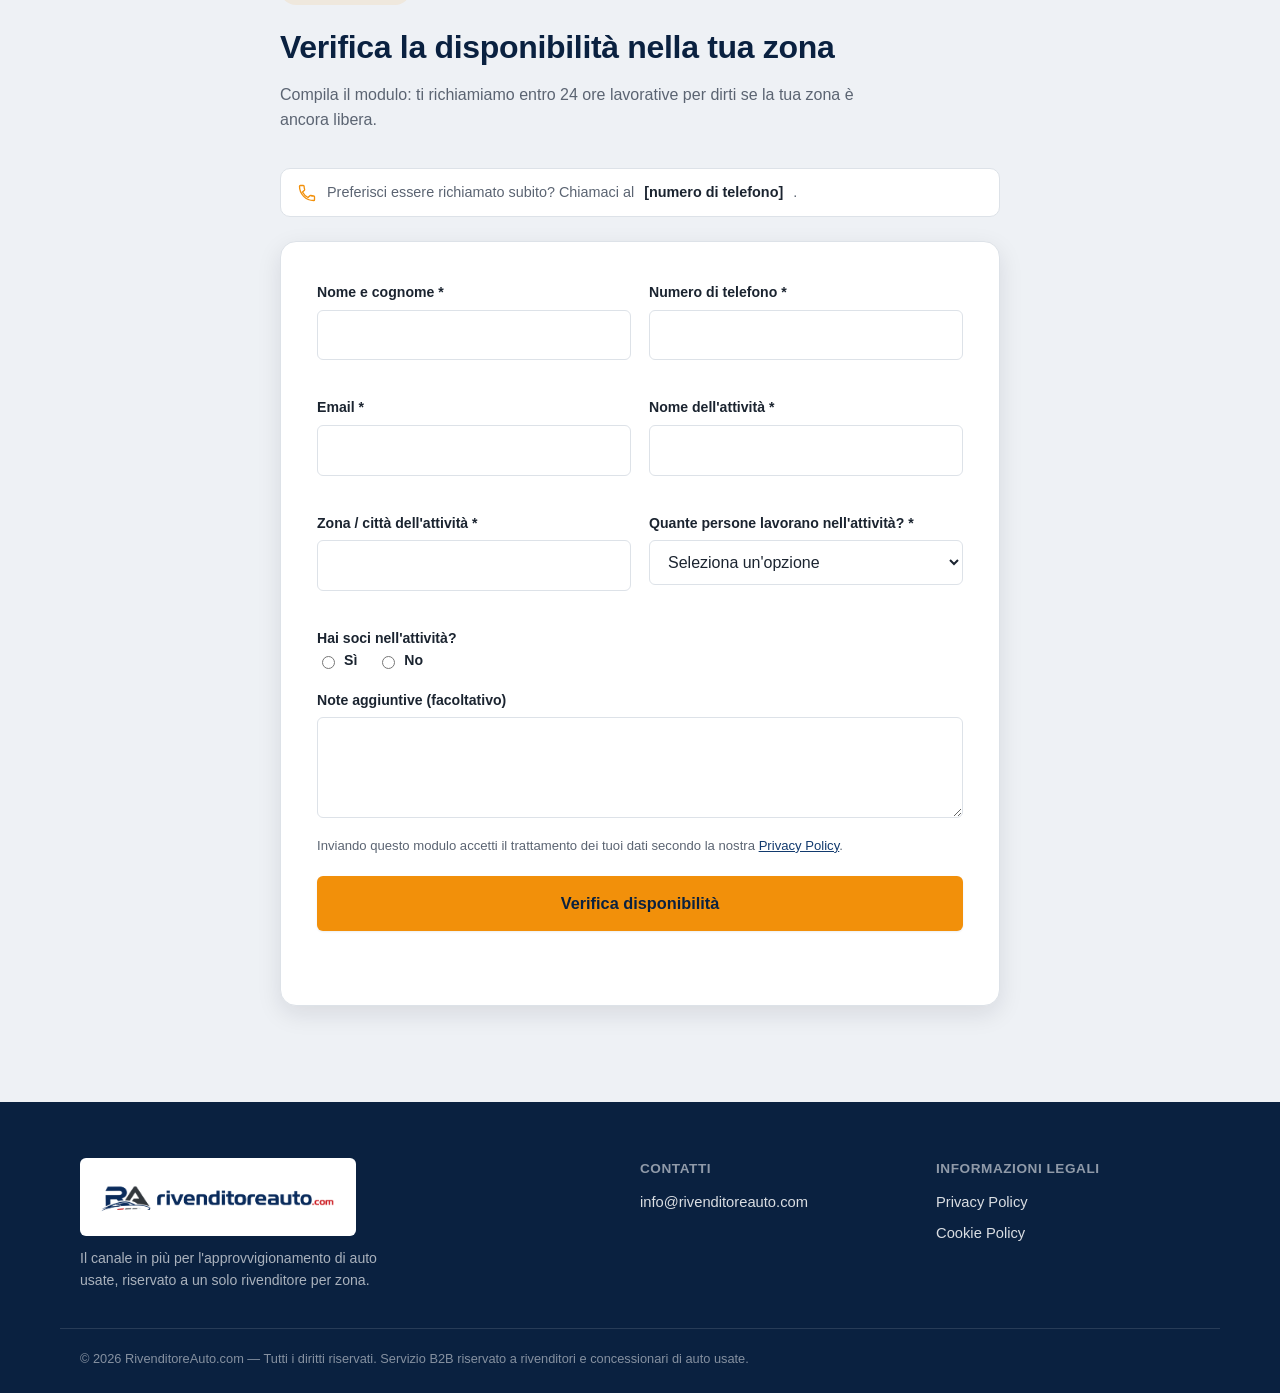
==== commit 19852335: "Aggiunge bozza testimonianza Cg Cars (da approvare col cliente prima della pubblicazione)" ====
--- a/index.html
+++ b/index.html
@@ -244,8 +244,26 @@
         <h2 class="section-title fade-in">Cosa dicono i rivenditori partner</h2>
         <p class="section-sub fade-in">Alcune esperienze dirette di chi lavora già con noi.</p>
 
-        <div class="testimonial-grid">
-          <!-- TESTIMONIANZA REALE DA INSERIRE: nome, attività, città, risultato -->
+        <div class="testimonial-grid testimonial-grid-single">
+          <!-- ============================================================
+               BOZZA — NON ANCORA APPROVATA DAL CLIENTE
+               Testo scritto sulla base delle indicazioni ricevute a voce.
+               Prima di considerarla definitiva: farla rileggere e
+               approvare da Cg Cars, inserire il nome reale del referente
+               e il ruolo esatto, e sostituire il logo con quello reale
+               dell'attività (vedi logo-strip più sotto).
+          ============================================================ -->
+          <article class="testimonial fade-in">
+            <p class="testimonial-quote">&laquo; Per noi è un canale di approvvigionamento aggiuntivo che si integra bene con quello che già facciamo: nessuna sovrapposizione, solo più opportunità. Il supporto è sempre stato costante, e sono ormai un anno che lavoriamo con RivenditoreAuto.com senza intoppi. &raquo;</p>
+            <footer class="testimonial-author">
+              <span class="author-name">[Nome referente da confermare]</span>
+              <span class="author-role">[Ruolo da confermare], Cg Cars &mdash; San Donà di Piave</span>
+            </footer>
+          </article>
+
+          <!--
+          TESTIMONIANZE AGGIUNTIVE DA INSERIRE quando disponibili:
+
           <article class="testimonial fade-in">
             <p class="testimonial-quote">&laquo; [Testimonianza da inserire: descrizione dell'esperienza con il servizio, in linguaggio diretto del titolare] &raquo;</p>
             <footer class="testimonial-author">
@@ -253,24 +271,7 @@
               <span class="author-role">[Ruolo], [Nome attività] &mdash; [Città]</span>
             </footer>
           </article>
-
-          <!-- TESTIMONIANZA REALE DA INSERIRE: nome, attività, città, risultato -->
-          <article class="testimonial fade-in">
-            <p class="testimonial-quote">&laquo; [Testimonianza da inserire: descrizione dell'esperienza con il servizio, in linguaggio diretto del titolare] &raquo;</p>
-            <footer class="testimonial-author">
-              <span class="author-name">[Nome Cognome]</span>
-              <span class="author-role">[Ruolo], [Nome attività] &mdash; [Città]</span>
-            </footer>
-          </article>
-
-          <!-- TESTIMONIANZA REALE DA INSERIRE: nome, attività, città, risultato -->
-          <article class="testimonial fade-in">
-            <p class="testimonial-quote">&laquo; [Testimonianza da inserire: descrizione dell'esperienza con il servizio, in linguaggio diretto del titolare] &raquo;</p>
-            <footer class="testimonial-author">
-              <span class="author-name">[Nome Cognome]</span>
-              <span class="author-role">[Ruolo], [Nome attività] &mdash; [Città]</span>
-            </footer>
-          </article>
+          -->
         </div>
 
         <!-- Loghi clienti/partner: placeholder, sostituire con loghi reali quando disponibili -->
--- a/css/style.css
+++ b/css/style.css
@@ -578,6 +578,14 @@
 @media (min-width: 760px) {
   .testimonial-grid { grid-template-columns: repeat(3, 1fr); }
 }
+.testimonial-grid-single {
+  max-width: 480px;
+  margin-left: auto;
+  margin-right: auto;
+}
+@media (min-width: 760px) {
+  .testimonial-grid-single { grid-template-columns: 1fr; }
+}
 .testimonial {
   position: relative;
   background: var(--color-surface);
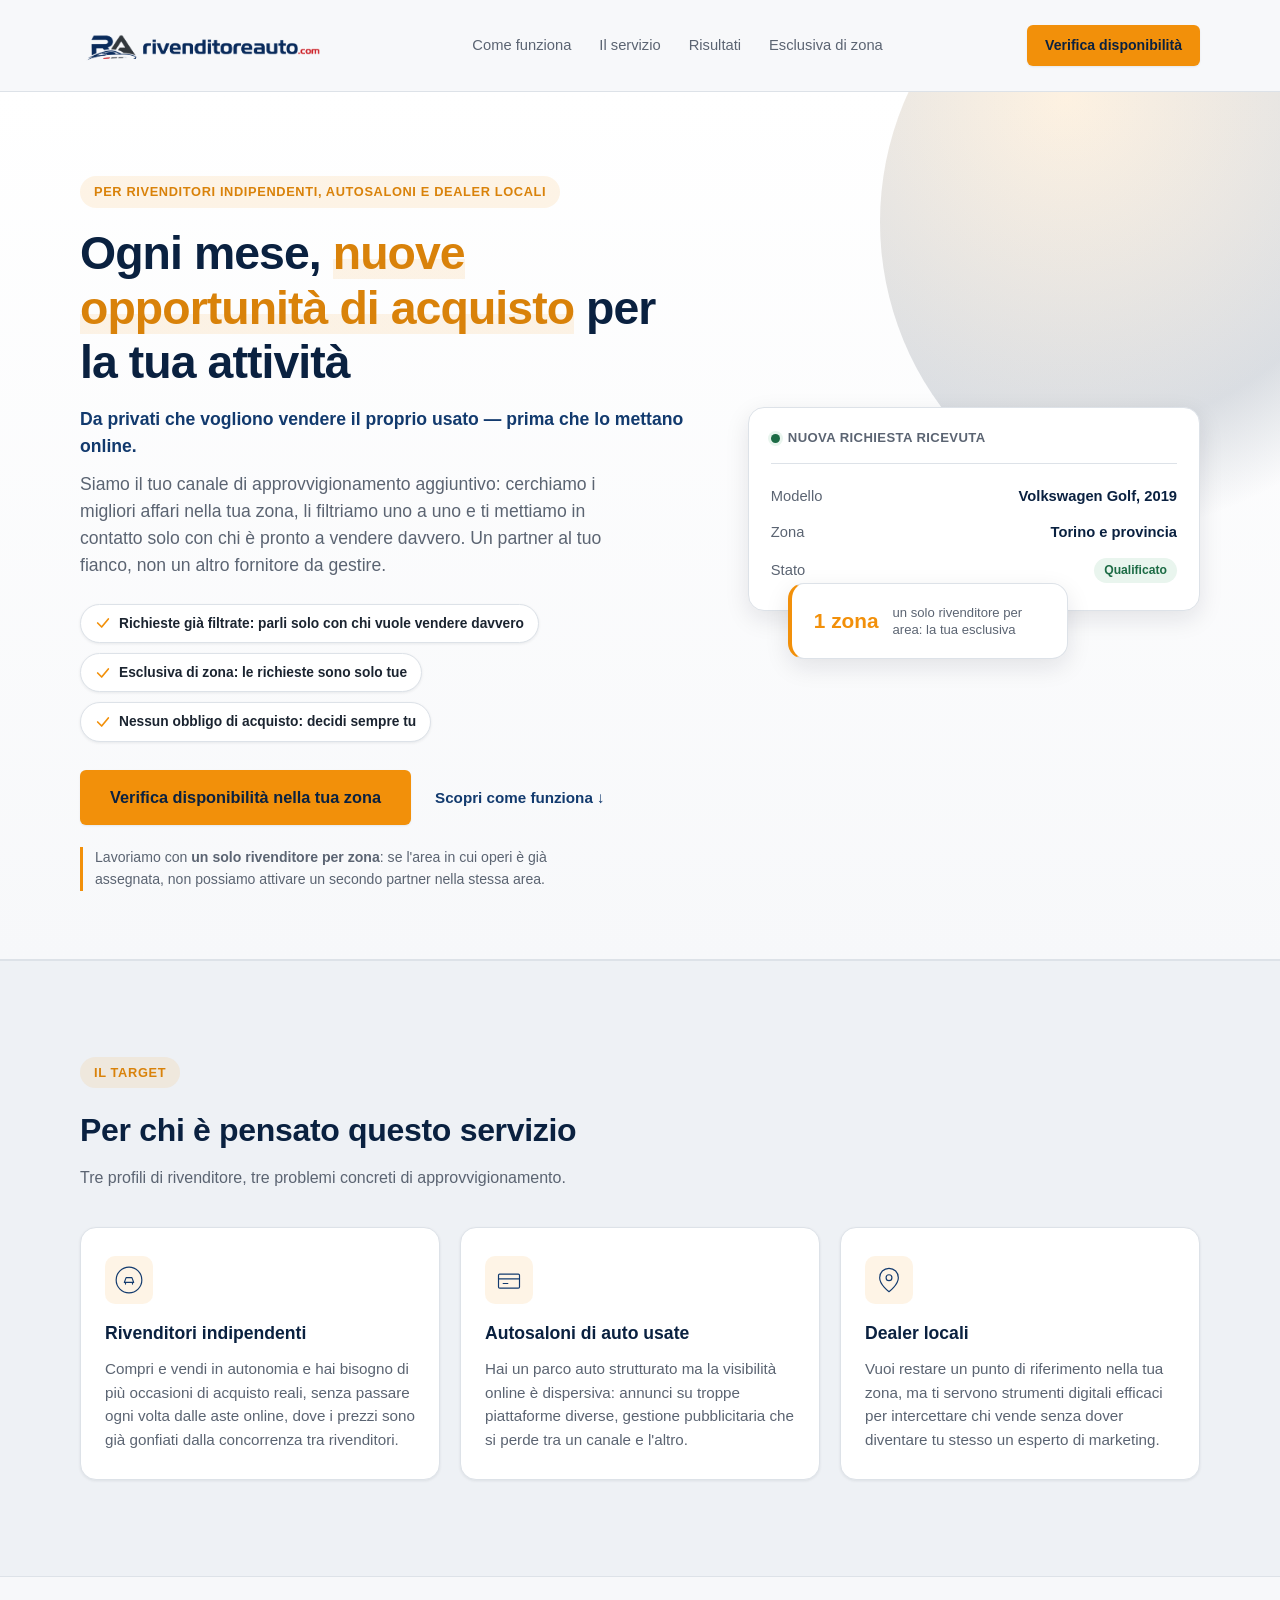
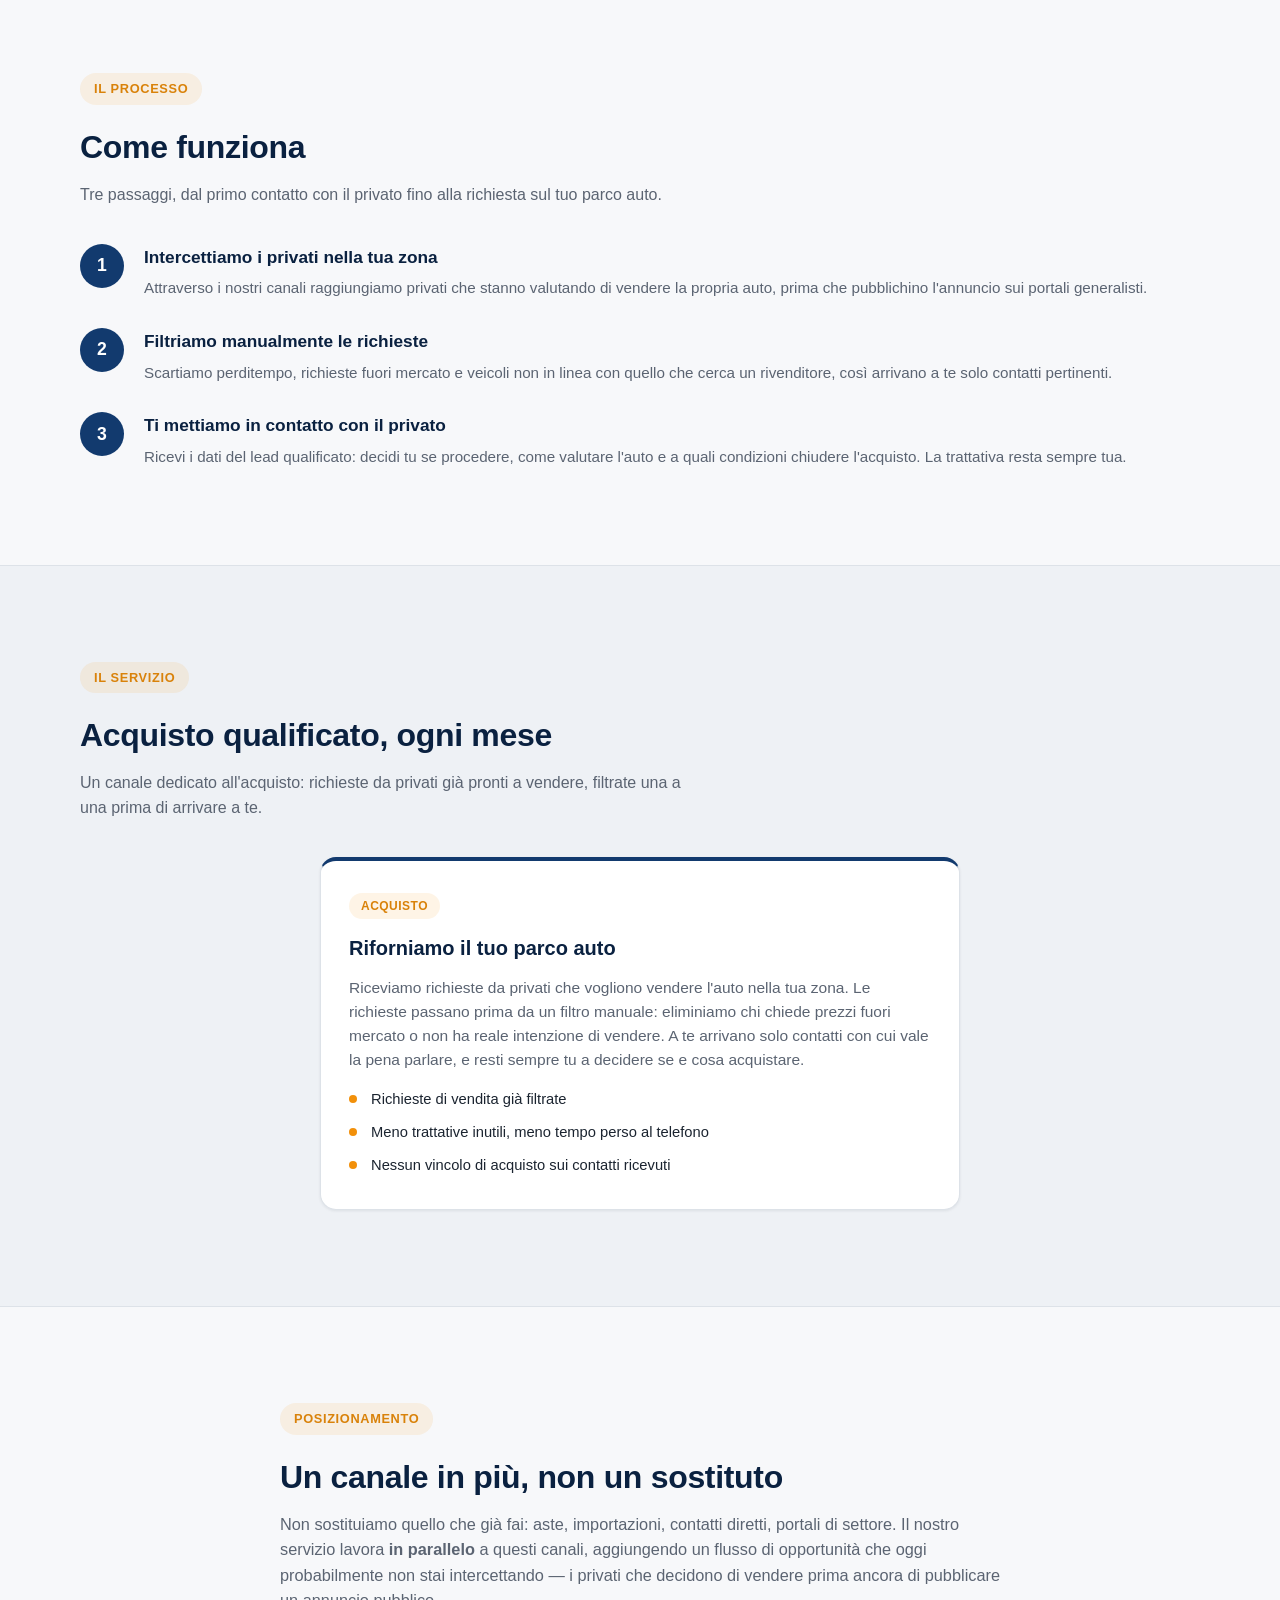
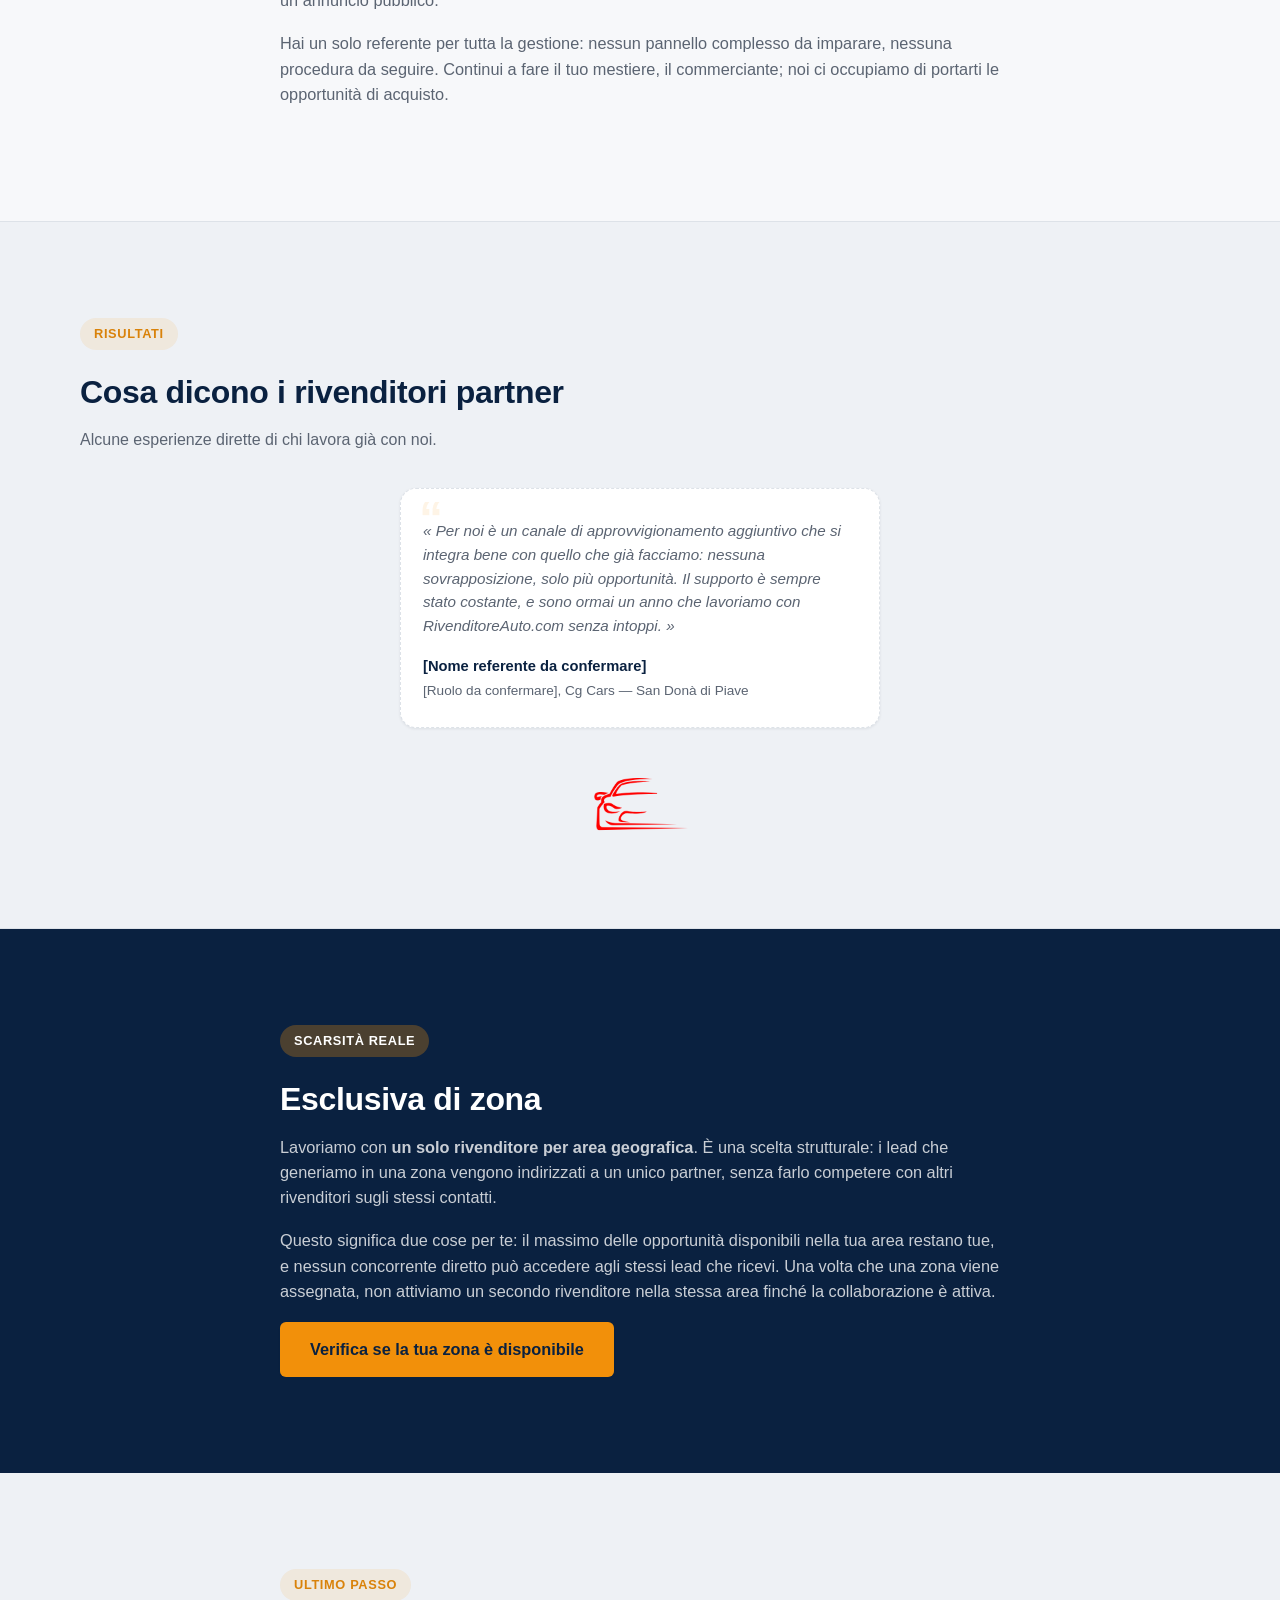
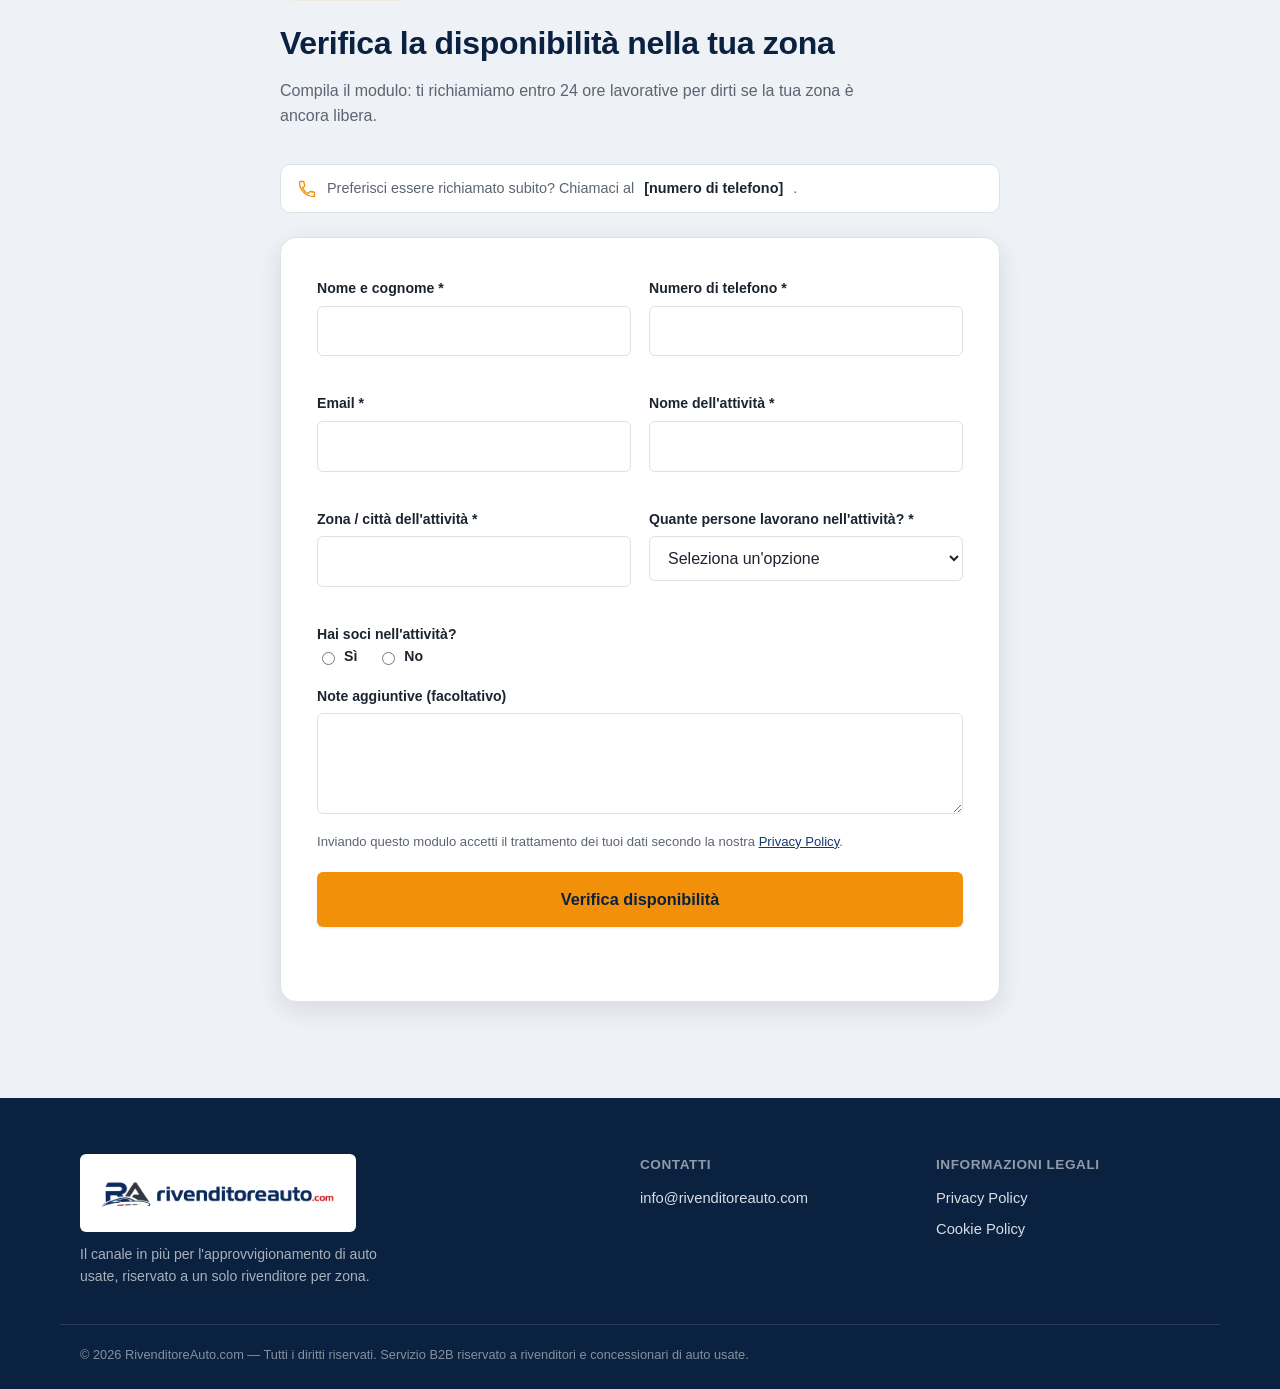
==== commit 308ec519: "Sostituisce loghi placeholder con logo Cg Cars come unico case study" ====
--- a/index.html
+++ b/index.html
@@ -274,12 +274,8 @@
           -->
         </div>
 
-        <!-- Loghi clienti/partner: placeholder, sostituire con loghi reali quando disponibili -->
-        <div class="logo-strip fade-in" aria-label="Loghi partner">
-          <div class="logo-placeholder">Logo cliente</div>
-          <div class="logo-placeholder">Logo cliente</div>
-          <div class="logo-placeholder">Logo cliente</div>
-          <div class="logo-placeholder">Logo cliente</div>
+        <div class="logo-strip fade-in" aria-label="Case study">
+          <img src="assets/logo_cg-cars.png" alt="Cg Cars" class="partner-logo">
         </div>
       </div>
     </section>
--- a/css/style.css
+++ b/css/style.css
@@ -621,22 +621,12 @@
 
 .logo-strip {
   display: flex;
-  flex-wrap: wrap;
-  gap: 16px;
   justify-content: center;
   align-items: center;
 }
-.logo-placeholder {
-  width: 140px;
-  height: 60px;
-  display: flex;
-  align-items: center;
-  justify-content: center;
-  border: 1px dashed var(--color-border);
-  border-radius: var(--radius-sm);
-  color: var(--color-text-muted);
-  font-size: 0.78rem;
-  background: var(--color-surface);
+.partner-logo {
+  height: 56px;
+  width: auto;
 }
 
 /* ---------- Esclusiva di zona ---------- */
